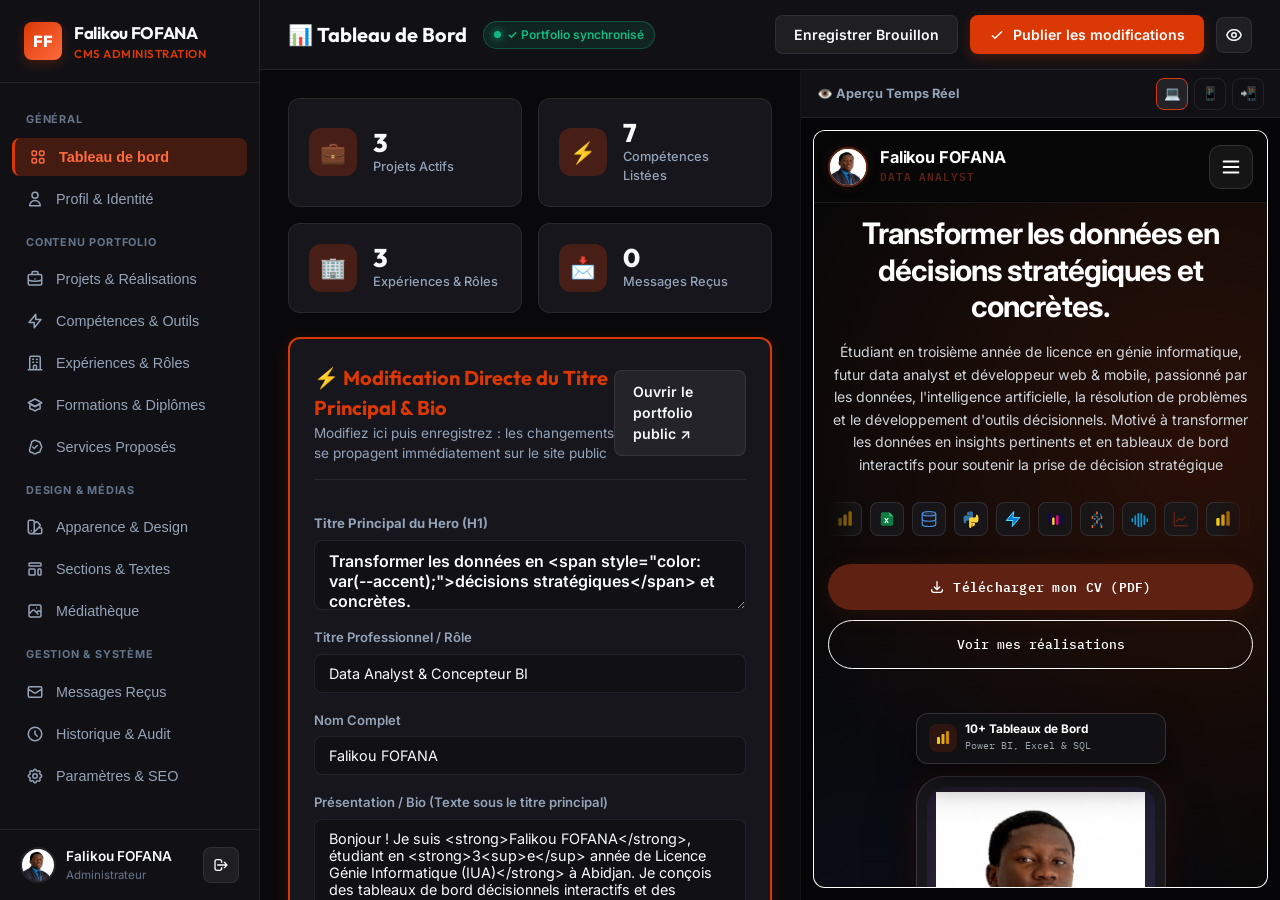
==== admin/index.html @ 17932791 "feat(mobile): add full mobile responsive drawer, touch controls, and adaptive layouts for Admin CMS" ====
<!DOCTYPE html>
<html lang="fr">
<head>
  <meta charset="UTF-8">
  <meta name="viewport" content="width=device-width, initial-scale=1.0">
  <title>Administration Privée — Falikou FOFANA Portfolio CMS</title>
  <link rel="icon" href="../assets/images/falikou_photo.png" type="image/png">
  <link rel="stylesheet" href="css/admin.css">
  <link rel="stylesheet" href="./css/admin.css">
  <style>
    @import url('https://fonts.googleapis.com/css2?family=Outfit:wght@400;500;600;700;800&family=Inter:wght@300;400;500;600;700&family=JetBrains+Mono:wght@400;500;600&display=swap');

    :root {
      --admin-bg: #09090b;
      --admin-sidebar-bg: #111115;
      --admin-card-bg: #16161c;
      --admin-card-hover: #1c1c24;
      --admin-border: rgba(255, 255, 255, 0.08);
      --admin-border-focus: rgba(218, 56, 5, 0.5);
      --admin-accent: #da3805;
      --admin-accent-hover: #ff4d15;
      --admin-accent-glow: rgba(218, 56, 5, 0.25);
      --admin-text-main: #f8fafc;
      --admin-text-muted: #94a3b8;
      --admin-text-dim: #64748b;
      --admin-success: #10b981;
      --admin-success-bg: rgba(16, 185, 129, 0.12);
      --admin-warning: #f59e0b;
      --admin-warning-bg: rgba(245, 158, 11, 0.12);
      --admin-danger: #ef4444;
      --admin-danger-bg: rgba(239, 68, 68, 0.12);
      --admin-info: #3b82f6;
      --admin-info-bg: rgba(59, 130, 246, 0.12);
      --font-heading: 'Outfit', sans-serif;
      --font-body: 'Inter', sans-serif;
      --font-mono: 'JetBrains Mono', monospace;
      --sidebar-width: 260px;
      --header-height: 70px;
      --radius-sm: 8px;
      --radius-md: 12px;
      --radius-lg: 18px;
      --transition: all 0.2s cubic-bezier(0.4, 0, 0.2, 1);
    }

    * { margin: 0; padding: 0; box-sizing: border-box; }
    body {
      font-family: var(--font-body);
      background-color: var(--admin-bg);
      color: var(--admin-text-main);
      min-height: 100vh;
      display: flex;
      overflow-x: hidden;
      line-height: 1.5;
    }

    /* Scrollbar */
    ::-webkit-scrollbar { width: 6px; height: 6px; }
    ::-webkit-scrollbar-track { background: transparent; }
    ::-webkit-scrollbar-thumb { background: rgba(255, 255, 255, 0.15); border-radius: 4px; }
    ::-webkit-scrollbar-thumb:hover { background: var(--admin-accent); }

    .admin-layout { display: flex; width: 100vw; height: 100vh; overflow: hidden; }

    /* SIDEBAR */
    .admin-sidebar {
      width: var(--sidebar-width);
      background: var(--admin-sidebar-bg);
      border-right: 1px solid var(--admin-border);
      display: flex;
      flex-direction: column;
      flex-shrink: 0;
      transition: var(--transition);
      z-index: 100;
    }
    .sidebar-header {
      padding: 20px 24px;
      display: flex;
      align-items: center;
      gap: 12px;
      border-bottom: 1px solid var(--admin-border);
    }
    .sidebar-logo-icon {
      width: 38px;
      height: 38px;
      border-radius: var(--radius-sm);
      background: linear-gradient(135deg, var(--admin-accent), #ff6b3d);
      display: flex;
      align-items: center;
      justify-content: center;
      color: white;
      font-weight: 800;
      font-family: var(--font-heading);
      box-shadow: 0 4px 12px var(--admin-accent-glow);
    }
    .sidebar-title {
      font-family: var(--font-heading);
      font-size: 1.05rem;
      font-weight: 700;
      display: flex;
      flex-direction: column;
    }
    .sidebar-subtitle {
      font-size: 0.72rem;
      color: var(--admin-accent);
      font-weight: 600;
      text-transform: uppercase;
    }
    .sidebar-nav {
      padding: 16px 12px;
      overflow-y: auto;
      flex-grow: 1;
      display: flex;
      flex-direction: column;
      gap: 4px;
    }
    .nav-section-title {
      font-size: 0.68rem;
      text-transform: uppercase;
      color: var(--admin-text-dim);
      font-weight: 700;
      padding: 12px 14px 6px;
      letter-spacing: 0.8px;
    }
    .nav-item {
      display: flex;
      align-items: center;
      gap: 12px;
      padding: 10px 14px;
      border-radius: var(--radius-sm);
      color: var(--admin-text-muted);
      text-decoration: none;
      font-size: 0.9rem;
      font-weight: 500;
      transition: var(--transition);
      cursor: pointer;
      border: none;
      background: transparent;
      width: 100%;
      text-align: left;
    }
    .nav-item:hover {
      background: rgba(255, 255, 255, 0.05);
      color: var(--admin-text-main);
      transform: translateX(3px);
    }
    .nav-item.active {
      background: var(--admin-accent-glow);
      color: #ff6b3d;
      font-weight: 600;
      border-left: 3px solid var(--admin-accent);
    }
    .nav-item svg {
      width: 18px;
      height: 18px;
      stroke-width: 2;
      flex-shrink: 0;
    }
    .sidebar-footer {
      padding: 16px 20px;
      border-top: 1px solid var(--admin-border);
      display: flex;
      align-items: center;
      justify-content: space-between;
    }
    .user-profile { display: flex; align-items: center; gap: 10px; }
    .user-avatar { width: 36px; height: 36px; border-radius: 50%; object-fit: cover; border: 2px solid var(--admin-border); }
    .user-info { display: flex; flex-direction: column; }
    .user-name { font-size: 0.85rem; font-weight: 600; }
    .user-role { font-size: 0.72rem; color: var(--admin-text-dim); }

    /* MAIN */
    .admin-main { flex-grow: 1; display: flex; flex-direction: column; height: 100vh; overflow: hidden; background: var(--admin-bg); }
    .admin-header {
      height: var(--header-height);
      background: var(--admin-sidebar-bg);
      border-bottom: 1px solid var(--admin-border);
      display: flex;
      align-items: center;
      justify-content: space-between;
      padding: 0 28px;
      flex-shrink: 0;
    }
    .header-left { display: flex; align-items: center; gap: 16px; }
    .mobile-sidebar-toggle { display: none; background: none; border: none; color: var(--admin-text-main); cursor: pointer; }
    .page-title { font-family: var(--font-heading); font-size: 1.25rem; font-weight: 700; display: flex; align-items: center; gap: 10px; }
    .sync-status-pill {
      display: inline-flex;
      align-items: center;
      gap: 6px;
      padding: 4px 10px;
      border-radius: 20px;
      font-size: 0.75rem;
      font-weight: 600;
      background: var(--admin-success-bg);
      color: var(--admin-success);
      border: 1px solid rgba(16, 185, 129, 0.3);
    }
    .sync-status-pill.draft { background: var(--admin-warning-bg); color: var(--admin-warning); border-color: rgba(245, 158, 11, 0.3); }
    .status-dot { width: 7px; height: 7px; border-radius: 50%; background: currentColor; box-shadow: 0 0 8px currentColor; }
    .header-actions { display: flex; align-items: center; gap: 12px; }

    /* BODY */
    .admin-body { display: flex; flex-grow: 1; overflow: hidden; }
    .admin-content-pane { flex: 1; overflow-y: auto; padding: 28px; display: flex; flex-direction: column; gap: 24px; }
    
    /* PREVIEW */
    .admin-preview-pane {
      width: 480px;
      border-left: 1px solid var(--admin-border);
      background: #000000;
      display: flex;
      flex-direction: column;
      transition: width 0.3s cubic-bezier(0.4, 0, 0.2, 1);
    }
    .admin-preview-pane.collapsed { width: 0; border-left: none; }
    .preview-toolbar {
      height: 48px;
      background: var(--admin-sidebar-bg);
      border-bottom: 1px solid var(--admin-border);
      display: flex;
      align-items: center;
      justify-content: space-between;
      padding: 0 16px;
    }
    .preview-devices { display: flex; align-items: center; gap: 6px; }
    .preview-btn {
      background: transparent;
      border: 1px solid var(--admin-border);
      color: var(--admin-text-muted);
      width: 32px;
      height: 32px;
      border-radius: var(--radius-sm);
      display: flex;
      align-items: center;
      justify-content: center;
      cursor: pointer;
      transition: var(--transition);
    }
    .preview-btn.active, .preview-btn:hover { background: rgba(255, 255, 255, 0.08); color: var(--admin-text-main); border-color: var(--admin-accent); }
    .preview-iframe-wrapper { flex-grow: 1; display: flex; align-items: center; justify-content: center; overflow: hidden; background: #050507; padding: 12px; }
    .preview-iframe { width: 100%; height: 100%; border: 1px solid var(--admin-border); border-radius: var(--radius-md); background: white; transition: width 0.3s ease; }
    .preview-iframe.mobile { width: 375px; height: 667px; }
    .preview-iframe.tablet { width: 768px; height: 100%; }

    /* COMPONENTS */
    .card { background: var(--admin-card-bg); border: 1px solid var(--admin-border); border-radius: var(--radius-md); padding: 24px; display: flex; flex-direction: column; gap: 16px; }
    .card-header { display: flex; align-items: center; justify-content: space-between; border-bottom: 1px solid var(--admin-border); padding-bottom: 16px; }
    .card-title { font-family: var(--font-heading); font-size: 1.1rem; font-weight: 700; display: flex; align-items: center; gap: 8px; }
    .card-desc { font-size: 0.85rem; color: var(--admin-text-muted); }
    .stats-grid { display: grid; grid-template-columns: repeat(auto-fit, minmax(200px, 1fr)); gap: 16px; }
    .stat-card { background: var(--admin-card-bg); border: 1px solid var(--admin-border); border-radius: var(--radius-md); padding: 20px; display: flex; align-items: center; gap: 16px; transition: var(--transition); }
    .stat-card:hover { transform: translateY(-3px); border-color: var(--admin-border-focus); }
    .stat-icon { width: 48px; height: 48px; border-radius: var(--radius-md); background: var(--admin-accent-glow); color: var(--admin-accent); display: flex; align-items: center; justify-content: center; font-size: 1.3rem; flex-shrink: 0; }
    .stat-info { display: flex; flex-direction: column; }
    .stat-value { font-family: var(--font-heading); font-size: 1.6rem; font-weight: 800; }
    .stat-label { font-size: 0.8rem; color: var(--admin-text-muted); font-weight: 500; }
    
    .btn { display: inline-flex; align-items: center; justify-content: center; gap: 8px; padding: 10px 18px; border-radius: var(--radius-sm); font-size: 0.88rem; font-weight: 600; cursor: pointer; transition: var(--transition); border: 1px solid transparent; }
    .btn-primary { background: var(--admin-accent); color: white; box-shadow: 0 4px 12px var(--admin-accent-glow); }
    .btn-primary:hover { background: var(--admin-accent-hover); transform: translateY(-2px); }
    .btn-secondary { background: rgba(255, 255, 255, 0.06); color: var(--admin-text-main); border-color: var(--admin-border); }
    .btn-secondary:hover { background: rgba(255, 255, 255, 0.1); }
    .btn-danger { background: var(--admin-danger-bg); color: var(--admin-danger); border-color: rgba(239, 68, 68, 0.3); }
    .btn-danger:hover { background: var(--admin-danger); color: white; }
    .btn-icon { width: 36px; height: 36px; padding: 0; border-radius: var(--radius-sm); }
    
    .form-grid { display: grid; grid-template-columns: repeat(auto-fit, minmax(280px, 1fr)); gap: 18px; }
    .form-group { display: flex; flex-direction: column; gap: 6px; }
    .form-group.full-width { grid-column: 1 / -1; }
    .form-label { font-size: 0.82rem; font-weight: 600; color: var(--admin-text-muted); }
    .form-control { background: rgba(0, 0, 0, 0.25); border: 1px solid var(--admin-border); border-radius: var(--radius-sm); padding: 10px 14px; color: var(--admin-text-main); font-size: 0.9rem; outline: none; transition: var(--transition); width: 100%; }
    .form-control:focus { border-color: var(--admin-accent); box-shadow: 0 0 0 3px var(--admin-accent-glow); }
    textarea.form-control { min-height: 100px; resize: vertical; }

    .items-list { display: flex; flex-direction: column; gap: 10px; }
    .list-item-card { background: rgba(0, 0, 0, 0.2); border: 1px solid var(--admin-border); border-radius: var(--radius-sm); padding: 14px 18px; display: flex; align-items: center; justify-content: space-between; gap: 16px; }
    .item-thumb { width: 48px; height: 48px; border-radius: var(--radius-sm); object-fit: cover; background: #222; }
    .item-details { flex-grow: 1; display: flex; flex-direction: column; }
    .item-title { font-weight: 600; font-size: 0.95rem; }
    .item-subtitle { font-size: 0.78rem; color: var(--admin-text-muted); }
    .item-actions { display: flex; align-items: center; gap: 8px; }

    .media-grid { display: grid; grid-template-columns: repeat(auto-fill, minmax(130px, 1fr)); gap: 14px; }
    .media-card { aspect-ratio: 1; border-radius: var(--radius-sm); overflow: hidden; position: relative; border: 1px solid var(--admin-border); background: #111; cursor: pointer; }
    .media-card img { width: 100%; height: 100%; object-fit: cover; }
    .media-overlay { position: absolute; inset: 0; background: rgba(0, 0, 0, 0.6); display: flex; align-items: center; justify-content: center; opacity: 0; transition: var(--transition); }
    .media-card:hover .media-overlay { opacity: 1; }

    .toggle-switch { position: relative; display: inline-block; width: 44px; height: 24px; }
    .toggle-switch input { opacity: 0; width: 0; height: 0; }
    .slider { position: absolute; cursor: pointer; inset: 0; background-color: rgba(255, 255, 255, 0.15); transition: .3s; border-radius: 24px; }
    .slider:before { position: absolute; content: ""; height: 18px; width: 18px; left: 3px; bottom: 3px; background-color: white; transition: .3s; border-radius: 50%; }
    input:checked + .slider { background-color: var(--admin-accent); }
    input:checked + .slider:before { transform: translateX(20px); }

    .color-picker-group { display: flex; align-items: center; gap: 10px; }
    .color-swatch-input { width: 42px; height: 42px; border: none; border-radius: var(--radius-sm); cursor: pointer; background: transparent; }

    .admin-toast { position: fixed; bottom: 24px; right: 24px; padding: 14px 20px; border-radius: var(--radius-md); background: var(--admin-card-bg); border: 1px solid var(--admin-border); color: var(--admin-text-main); box-shadow: 0 10px 30px rgba(0, 0, 0, 0.5); z-index: 1000; transform: translateY(100px); opacity: 0; transition: all 0.3s ease; }
    .admin-toast.show { transform: translateY(0); opacity: 1; }

    .admin-modal-backdrop { position: fixed; inset: 0; background: rgba(0, 0, 0, 0.85); backdrop-filter: blur(6px); display: flex; align-items: center; justify-content: center; z-index: 99999; }
    .admin-modal { background: var(--admin-card-bg); border: 1px solid var(--admin-border); border-radius: var(--radius-lg); width: 92%; max-width: 680px; max-height: 90vh; overflow-y: auto; padding: 28px; box-shadow: 0 20px 60px rgba(0,0,0,0.8); }

    /* BACKDROP MOBILE */
    .sidebar-backdrop {
      position: fixed;
      inset: 0;
      background: rgba(0, 0, 0, 0.7);
      backdrop-filter: blur(4px);
      z-index: 999;
      opacity: 0;
      pointer-events: none;
      transition: opacity 0.3s ease;
    }
    .sidebar-backdrop.active {
      opacity: 1;
      pointer-events: auto;
    }

    @media (max-width: 1080px) { .admin-preview-pane { display: none !important; } }
    @media (max-width: 768px) {
      .admin-sidebar {
        position: fixed;
        top: 0;
        left: -290px;
        bottom: 0;
        width: 280px;
        z-index: 1000;
        box-shadow: 10px 0 35px rgba(0, 0, 0, 0.8);
        transition: transform 0.3s cubic-bezier(0.4, 0, 0.2, 1), left 0.3s cubic-bezier(0.4, 0, 0.2, 1);
      }
      .admin-sidebar.open { left: 0; transform: translateX(0); }
      .admin-header { height: 60px; padding: 0 14px; }
      .mobile-sidebar-toggle {
        display: flex !important;
        align-items: center;
        justify-content: center;
        width: 38px;
        height: 38px;
        border-radius: var(--radius-sm);
        background: rgba(255, 255, 255, 0.06);
        border: 1px solid var(--admin-border);
        color: var(--admin-text-main);
        cursor: pointer;
        flex-shrink: 0;
      }
      .page-title {
        font-size: 1.05rem;
        white-space: nowrap;
        overflow: hidden;
        text-overflow: ellipsis;
        max-width: 160px;
      }
      .sync-status-pill { display: none; }
      .header-actions { gap: 8px; }
      #saveDraftBtn, #togglePreviewBtn { display: none !important; }
      #publishBtn { padding: 8px 14px; font-size: 0.82rem; }
      .admin-content-pane { padding: 14px; gap: 16px; }
      .card { padding: 16px; border-radius: var(--radius-md); gap: 14px; }
      .card-header { flex-direction: column; align-items: stretch; gap: 10px; }
      .card-header > .btn, .card-header > a.btn { width: 100%; text-align: center; justify-content: center; }
      .stats-grid { grid-template-columns: repeat(2, 1fr); gap: 10px; }
      .stat-card { padding: 12px 14px; gap: 10px; }
      .stat-icon { width: 38px; height: 38px; font-size: 1.1rem; }
      .stat-value { font-size: 1.35rem; }
      .stat-label { font-size: 0.72rem; }
      .form-grid { grid-template-columns: 1fr; gap: 12px; }
      .form-control, input, select, textarea { font-size: 16px !important; }
      .list-item-card { padding: 12px; gap: 10px; }
      .admin-modal { width: 95%; max-height: 94vh; padding: 18px 16px; border-radius: var(--radius-md); }
    }
    @media (max-width: 480px) {
      .page-title { max-width: 120px; font-size: 0.95rem; }
      .stats-grid { grid-template-columns: repeat(2, 1fr); gap: 8px; }
      .list-item-card { flex-wrap: wrap; }
      .item-actions { width: 100%; justify-content: flex-end; margin-top: 4px; }
      .media-grid { grid-template-columns: repeat(auto-fill, minmax(95px, 1fr)); gap: 8px; }
    }
  </style>
</head>
<body>

  <!-- MOBILE SIDEBAR BACKDROP -->
  <div class="sidebar-backdrop" id="sidebarBackdrop"></div>

  <div class="admin-layout">
    
    <!-- SIDEBAR -->
    <aside class="admin-sidebar">
      <div class="sidebar-header">
        <div class="sidebar-logo-icon">FF</div>
        <div class="sidebar-title">
          <span>Falikou FOFANA</span>
          <span class="sidebar-subtitle">CMS Administration</span>
        </div>
      </div>

      <nav class="sidebar-nav">
        <div class="nav-section-title">Général</div>
        <button class="nav-item active" data-tab="dashboard">
          <svg fill="none" viewBox="0 0 24 24" stroke="currentColor"><path stroke-linecap="round" stroke-linejoin="round" d="M4 6a2 2 0 012-2h2a2 2 0 012 2v2a2 2 0 01-2 2H6a2 2 0 01-2-2V6zM14 6a2 2 0 012-2h2a2 2 0 012 2v2a2 2 0 01-2 2h-2a2 2 0 01-2-2V6zM4 16a2 2 0 012-2h2a2 2 0 012 2v2a2 2 0 01-2 2H6a2 2 0 01-2-2v-2zM14 16a2 2 0 012-2h2a2 2 0 012 2v2a2 2 0 01-2 2h-2a2 2 0 01-2-2v-2z"/></svg>
          <span>Tableau de bord</span>
        </button>
        <button class="nav-item" data-tab="profile">
          <svg fill="none" viewBox="0 0 24 24" stroke="currentColor"><path stroke-linecap="round" stroke-linejoin="round" d="M16 7a4 4 0 11-8 0 4 4 0 018 0zM12 14a7 7 0 00-7 7h14a7 7 0 00-7-7z"/></svg>
          <span>Profil & Identité</span>
        </button>

        <div class="nav-section-title">Contenu Portfolio</div>
        <button class="nav-item" data-tab="projects">
          <svg fill="none" viewBox="0 0 24 24" stroke="currentColor"><path stroke-linecap="round" stroke-linejoin="round" d="M21 13.255A23.931 23.931 0 0112 15c-3.183 0-6.22-.62-9-1.745M16 6V4a2 2 0 00-2-2h-4a2 2 0 00-2 2v2m4 6h.01M5 20h14a2 2 0 002-2V8a2 2 0 00-2-2H5a2 2 0 00-2 2v10a2 2 0 002 2z"/></svg>
          <span>Projets & Réalisations</span>
        </button>
        <button class="nav-item" data-tab="skills">
          <svg fill="none" viewBox="0 0 24 24" stroke="currentColor"><path stroke-linecap="round" stroke-linejoin="round" d="M13 10V3L4 14h7v7l9-11h-7z"/></svg>
          <span>Compétences & Outils</span>
        </button>
        <button class="nav-item" data-tab="experience">
          <svg fill="none" viewBox="0 0 24 24" stroke="currentColor"><path stroke-linecap="round" stroke-linejoin="round" d="M19 21V5a2 2 0 00-2-2H7a2 2 0 00-2 2v16m14 0h2m-2 0h-5m-9 0H3m2 0h5M9 7h1m-1 4h1m4-4h1m-1 4h1m-5 10v-5a1 1 0 011-1h2a1 1 0 011 1v5m-4 0h4"/></svg>
          <span>Expériences & Rôles</span>
        </button>
        <button class="nav-item" data-tab="education">
          <svg fill="none" viewBox="0 0 24 24" stroke="currentColor"><path stroke-linecap="round" stroke-linejoin="round" d="M12 14l9-5-9-5-9 5 9 5z"/><path stroke-linecap="round" stroke-linejoin="round" d="M12 14l6.16-3.422a12.083 12.083 0 01.665 6.479A11.952 11.952 0 0012 20.055a11.952 11.952 0 00-6.824-2.998 12.078 12.078 0 01.665-6.479L12 14z"/></svg>
          <span>Formations & Diplômes</span>
        </button>
        <button class="nav-item" data-tab="services">
          <svg fill="none" viewBox="0 0 24 24" stroke="currentColor"><path stroke-linecap="round" stroke-linejoin="round" d="M9 12l2 2 4-4M7.835 4.697a3.42 3.42 0 001.946-.806 3.42 3.42 0 014.438 0 3.42 3.42 0 001.946.806 3.42 3.42 0 013.138 3.138 3.42 3.42 0 00.806 1.946 3.42 3.42 0 010 4.438 3.42 3.42 0 00-.806 1.946 3.42 3.42 0 01-3.138 3.138 3.42 3.42 0 00-1.946.806 3.42 3.42 0 01-4.438 0 3.42 3.42 0 00-1.946-.806 3.42 3.42 0 01-3.138-3.138z"/></svg>
          <span>Services Proposés</span>
        </button>

        <div class="nav-section-title">Design & Médias</div>
        <button class="nav-item" data-tab="design">
          <svg fill="none" viewBox="0 0 24 24" stroke="currentColor"><path stroke-linecap="round" stroke-linejoin="round" d="M7 21a4 4 0 01-4-4V5a2 2 0 012-2h4a2 2 0 012 2v12a4 4 0 01-4 4zm0 0h12a2 2 0 002-2v-4a2 2 0 00-2-2h-2.343M11 7.343l1.657-1.657a2 2 0 012.828 0l2.829 2.829a2 2 0 010 2.828l-8.486 8.485M7 17h.01"/></svg>
          <span>Apparence & Design</span>
        </button>
        <button class="nav-item" data-tab="sections">
          <svg fill="none" viewBox="0 0 24 24" stroke="currentColor"><path stroke-linecap="round" stroke-linejoin="round" d="M4 5a1 1 0 011-1h14a1 1 0 011 1v2a1 1 0 01-1 1H5a1 1 0 01-1-1V5zM4 13a1 1 0 011-1h6a1 1 0 011 1v6a1 1 0 01-1 1H5a1 1 0 01-1-1v-6zM16 13a1 1 0 011-1h2a1 1 0 011 1v6a1 1 0 01-1 1h-2a1 1 0 01-1-1v-6z"/></svg>
          <span>Sections & Textes</span>
        </button>
        <button class="nav-item" data-tab="media">
          <svg fill="none" viewBox="0 0 24 24" stroke="currentColor"><path stroke-linecap="round" stroke-linejoin="round" d="M4 16l4.586-4.586a2 2 0 012.828 0L16 16m-2-2l1.586-1.586a2 2 0 012.828 0L20 14m-6-6h.01M6 20h12a2 2 0 002-2V6a2 2 0 00-2-2H6a2 2 0 00-2 2v12a2 2 0 002 2z"/></svg>
          <span>Médiathèque</span>
        </button>

        <div class="nav-section-title">Gestion & Système</div>
        <button class="nav-item" data-tab="messages">
          <svg fill="none" viewBox="0 0 24 24" stroke="currentColor"><path stroke-linecap="round" stroke-linejoin="round" d="M3 8l7.89 5.26a2 2 0 002.22 0L21 8M5 19h14a2 2 0 002-2V7a2 2 0 00-2-2H5a2 2 0 00-2 2v10a2 2 0 002 2z"/></svg>
          <span>Messages Reçus</span>
        </button>
        <button class="nav-item" data-tab="history">
          <svg fill="none" viewBox="0 0 24 24" stroke="currentColor"><path stroke-linecap="round" stroke-linejoin="round" d="M12 8v4l3 3m6-3a9 9 0 11-18 0 9 9 0 0118 0z"/></svg>
          <span>Historique & Audit</span>
        </button>
        <button class="nav-item" data-tab="settings">
          <svg fill="none" viewBox="0 0 24 24" stroke="currentColor"><path stroke-linecap="round" stroke-linejoin="round" d="M10.325 4.317c.426-1.756 2.924-1.756 3.35 0a1.724 1.724 0 002.573 1.066c1.543-.94 3.31.826 2.37 2.37a1.724 1.724 0 001.065 2.572c1.756.426 1.756 2.924 0 3.35a1.724 1.724 0 00-1.066 2.573c.94 1.543-.826 3.31-2.37 2.37a1.724 1.724 0 00-2.572 1.065c-.426 1.756-2.924 1.756-3.35 0a1.724 1.724 0 00-2.573-1.066c-1.543.94-3.31-.826-2.37-2.37a1.724 1.724 0 00-1.065-2.572c-1.756-.426-1.756-2.924 0-3.35a1.724 1.724 0 001.066-2.573c-.94-1.543.826-3.31 2.37-2.37.996.608 2.296.07 2.572-1.065z"/><path stroke-linecap="round" stroke-linejoin="round" d="M15 12a3 3 0 11-6 0 3 3 0 016 0z"/></svg>
          <span>Paramètres & SEO</span>
        </button>
      </nav>

      <div class="sidebar-footer">
        <div class="user-profile">
          <img src="../assets/images/falikou_photo_clean.png" class="user-avatar" alt="Falikou">
          <div class="user-info">
            <span class="user-name">Falikou FOFANA</span>
            <span class="user-role">Administrateur</span>
          </div>
        </div>
        <button class="btn btn-secondary btn-icon" id="logoutBtn" title="Se déconnecter">
          <svg width="16" height="16" fill="none" viewBox="0 0 24 24" stroke="currentColor"><path stroke-linecap="round" stroke-linejoin="round" stroke-width="2" d="M17 16l4-4m0 0l-4-4m4 4H7m6 4v1a3 3 0 01-3 3H6a3 3 0 01-3-3V7a3 3 0 013-3h4a3 3 0 013 3v1"/></svg>
        </button>
      </div>
    </aside>

    <!-- MAIN DASHBOARD CONTENT -->
    <main class="admin-main">
      
      <!-- TOP HEADER -->
      <header class="admin-header">
        <div class="header-left">
          <button class="mobile-sidebar-toggle" id="mobileSidebarToggle">
            <svg width="22" height="22" fill="none" viewBox="0 0 24 24" stroke="currentColor"><path stroke-linecap="round" stroke-linejoin="round" stroke-width="2" d="M4 6h16M4 12h16M4 18h16"/></svg>
          </button>
          <h1 class="page-title" id="pageTitle">📊 Tableau de Bord</h1>
          <div id="syncStatusPill" class="sync-status-pill">
            <span class="status-dot"></span>
            <span>Portfolio synchronisé</span>
          </div>
        </div>

        <div class="header-actions">
          <button class="btn btn-secondary" id="saveDraftBtn">Enregistrer Brouillon</button>
          <button class="btn btn-primary" id="publishBtn">
            <svg width="16" height="16" fill="none" viewBox="0 0 24 24" stroke="currentColor" stroke-width="2"><path stroke-linecap="round" stroke-linejoin="round" d="M5 13l4 4L19 7"/></svg>
            <span>Publier les modifications</span>
          </button>
          <button class="btn btn-secondary btn-icon" id="togglePreviewBtn" title="Afficher/Masquer l'Aperçu en Direct">
            <svg width="18" height="18" fill="none" viewBox="0 0 24 24" stroke="currentColor" stroke-width="2"><path stroke-linecap="round" stroke-linejoin="round" d="M15 12a3 3 0 11-6 0 3 3 0 016 0z"/><path stroke-linecap="round" stroke-linejoin="round" d="M2.458 12C3.732 7.943 7.523 5 12 5c4.478 0 8.268 2.943 9.542 7-1.274 4.057-5.064 7-9.542 7-4.477 0-8.268-2.943-9.542-7z"/></svg>
          </button>
        </div>
      </header>

      <!-- SPLIT VIEW BODY (CONTENT LEFT + LIVE PREVIEW RIGHT) -->
      <div class="admin-body">
        
        <!-- DYNAMIC TAB CONTENT PANE -->
        <section class="admin-content-pane" id="adminTabContent">
          <!-- Content dynamically rendered by admin-app.js -->
        </section>

        <!-- LIVE PREVIEW IFRAME PANE -->
        <aside class="admin-preview-pane">
          <div class="preview-toolbar">
            <div style="font-size: 0.8rem; font-weight: 700; color: var(--admin-text-muted);">
              👁️ Aperçu Temps Réel
            </div>
            <div class="preview-devices">
              <button class="preview-btn active" data-device="desktop" title="Vue Bureau">💻</button>
              <button class="preview-btn" data-device="tablet" title="Vue Tablette">📱</button>
              <button class="preview-btn" data-device="mobile" title="Vue Mobile">📲</button>
            </div>
          </div>
          <div class="preview-iframe-wrapper">
            <iframe id="previewIframe" class="preview-iframe" src="../index.html?preview=1" title="Aperçu Portfolio"></iframe>
          </div>
        </aside>

      </div>
    </main>

  <script src="./js/admin-auth.js"></script>
  <script src="./js/admin-app.js"></script>
</body>
</html>
---- admin/css/admin.css ----
/* ==========================================================================
   FALIKOU FOFANA — ADMIN DASHBOARD & CMS STYLESHEET
   Modern, Dark Luxe, Glassmorphism, Fully Responsive UI
   ========================================================================== */

@import url('https://fonts.googleapis.com/css2?family=Outfit:wght@400;500;600;700;800&family=Inter:wght@300;400;500;600;700&family=JetBrains+Mono:wght@400;500;600&display=swap');

:root {
  --admin-bg: #09090b;
  --admin-sidebar-bg: #111115;
  --admin-card-bg: #16161c;
  --admin-card-hover: #1c1c24;
  --admin-border: rgba(255, 255, 255, 0.08);
  --admin-border-focus: rgba(218, 56, 5, 0.5);
  --admin-accent: #da3805;
  --admin-accent-hover: #ff4d15;
  --admin-accent-glow: rgba(218, 56, 5, 0.25);
  
  --admin-text-main: #f8fafc;
  --admin-text-muted: #94a3b8;
  --admin-text-dim: #64748b;
  
  --admin-success: #10b981;
  --admin-success-bg: rgba(16, 185, 129, 0.12);
  --admin-warning: #f59e0b;
  --admin-warning-bg: rgba(245, 158, 11, 0.12);
  --admin-danger: #ef4444;
  --admin-danger-bg: rgba(239, 68, 68, 0.12);
  --admin-info: #3b82f6;
  --admin-info-bg: rgba(59, 130, 246, 0.12);

  --font-heading: 'Outfit', sans-serif;
  --font-body: 'Inter', sans-serif;
  --font-mono: 'JetBrains Mono', monospace;

  --sidebar-width: 260px;
  --header-height: 70px;
  --radius-sm: 8px;
  --radius-md: 12px;
  --radius-lg: 18px;
  --transition: all 0.2s cubic-bezier(0.4, 0, 0.2, 1);
}

/* Light Theme Variables */
[data-theme="light"] {
  --admin-bg: #f8fafc;
  --admin-sidebar-bg: #ffffff;
  --admin-card-bg: #ffffff;
  --admin-card-hover: #f1f5f9;
  --admin-border: rgba(0, 0, 0, 0.08);
  --admin-border-focus: rgba(218, 56, 5, 0.5);
  --admin-text-main: #0f172a;
  --admin-text-muted: #475569;
  --admin-text-dim: #94a3b8;
}

* {
  margin: 0;
  padding: 0;
  box-sizing: border-box;
}

body {
  font-family: var(--font-body);
  background-color: var(--admin-bg);
  color: var(--admin-text-main);
  min-height: 100vh;
  display: flex;
  overflow-x: hidden;
  line-height: 1.5;
}

/* Scrollbar */
::-webkit-scrollbar {
  width: 6px;
  height: 6px;
}
::-webkit-scrollbar-track {
  background: transparent;
}
::-webkit-scrollbar-thumb {
  background: rgba(255, 255, 255, 0.15);
  border-radius: 4px;
}
::-webkit-scrollbar-thumb:hover {
  background: var(--admin-accent);
}

/* ==========================================================================
   LAYOUT STRUCTURE
   ========================================================================== */

.admin-layout {
  display: flex;
  width: 100vw;
  height: 100vh;
  overflow: hidden;
}

/* SIDEBAR */
.admin-sidebar {
  width: var(--sidebar-width);
  background: var(--admin-sidebar-bg);
  border-right: 1px solid var(--admin-border);
  display: flex;
  flex-direction: column;
  flex-shrink: 0;
  transition: var(--transition);
  z-index: 100;
}

.sidebar-header {
  padding: 20px 24px;
  display: flex;
  align-items: center;
  gap: 12px;
  border-bottom: 1px solid var(--admin-border);
}

.sidebar-logo-icon {
  width: 38px;
  height: 38px;
  border-radius: var(--radius-sm);
  background: linear-gradient(135deg, var(--admin-accent), #ff6b3d);
  display: flex;
  align-items: center;
  justify-content: center;
  color: white;
  font-weight: 800;
  font-family: var(--font-heading);
  box-shadow: 0 4px 12px var(--admin-accent-glow);
}

.sidebar-title {
  font-family: var(--font-heading);
  font-size: 1.1rem;
  font-weight: 700;
  letter-spacing: -0.3px;
  display: flex;
  flex-direction: column;
}

.sidebar-subtitle {
  font-size: 0.72rem;
  color: var(--admin-accent);
  font-weight: 600;
  text-transform: uppercase;
  letter-spacing: 0.5px;
}

.sidebar-nav {
  padding: 16px 12px;
  overflow-y: auto;
  flex-grow: 1;
  display: flex;
  flex-direction: column;
  gap: 4px;
}

.nav-section-title {
  font-size: 0.68rem;
  text-transform: uppercase;
  color: var(--admin-text-dim);
  font-weight: 700;
  padding: 12px 14px 6px;
  letter-spacing: 0.8px;
}

.nav-item {
  display: flex;
  align-items: center;
  gap: 12px;
  padding: 10px 14px;
  border-radius: var(--radius-sm);
  color: var(--admin-text-muted);
  text-decoration: none;
  font-size: 0.9rem;
  font-weight: 500;
  transition: var(--transition);
  cursor: pointer;
  border: none;
  background: transparent;
  width: 100%;
  text-align: left;
}

.nav-item:hover {
  background: rgba(255, 255, 255, 0.05);
  color: var(--admin-text-main);
  transform: translateX(3px);
}

.nav-item.active {
  background: var(--admin-accent-glow);
  color: #ff6b3d;
  font-weight: 600;
  border-left: 3px solid var(--admin-accent);
}

.nav-item svg {
  width: 18px;
  height: 18px;
  stroke-width: 2;
  flex-shrink: 0;
}

.nav-badge {
  margin-left: auto;
  font-size: 0.72rem;
  padding: 2px 7px;
  border-radius: 10px;
  background: var(--admin-accent);
  color: white;
  font-weight: 700;
}

.sidebar-footer {
  padding: 16px 20px;
  border-top: 1px solid var(--admin-border);
  display: flex;
  align-items: center;
  justify-content: space-between;
}

.user-profile {
  display: flex;
  align-items: center;
  gap: 10px;
}

.user-avatar {
  width: 36px;
  height: 36px;
  border-radius: 50%;
  object-fit: cover;
  border: 2px solid var(--admin-border);
}

.user-info {
  display: flex;
  flex-direction: column;
}

.user-name {
  font-size: 0.85rem;
  font-weight: 600;
}

.user-role {
  font-size: 0.72rem;
  color: var(--admin-text-dim);
}

/* MAIN CONTENT AREA */
.admin-main {
  flex-grow: 1;
  display: flex;
  flex-direction: column;
  height: 100vh;
  overflow: hidden;
  background: var(--admin-bg);
}

/* HEADER */
.admin-header {
  height: var(--header-height);
  background: var(--admin-sidebar-bg);
  border-bottom: 1px solid var(--admin-border);
  display: flex;
  align-items: center;
  justify-content: space-between;
  padding: 0 28px;
  flex-shrink: 0;
}

.header-left {
  display: flex;
  align-items: center;
  gap: 16px;
}

.mobile-sidebar-toggle {
  display: none;
  background: none;
  border: none;
  color: var(--admin-text-main);
  cursor: pointer;
}

.page-title {
  font-family: var(--font-heading);
  font-size: 1.25rem;
  font-weight: 700;
  display: flex;
  align-items: center;
  gap: 10px;
}

.sync-status-pill {
  display: inline-flex;
  align-items: center;
  gap: 6px;
  padding: 4px 10px;
  border-radius: 20px;
  font-size: 0.75rem;
  font-weight: 600;
  background: var(--admin-success-bg);
  color: var(--admin-success);
  border: 1px solid rgba(16, 185, 129, 0.3);
}

.sync-status-pill.draft {
  background: var(--admin-warning-bg);
  color: var(--admin-warning);
  border-color: rgba(245, 158, 11, 0.3);
}

.status-dot {
  width: 7px;
  height: 7px;
  border-radius: 50%;
  background: currentColor;
  box-shadow: 0 0 8px currentColor;
}

.header-actions {
  display: flex;
  align-items: center;
  gap: 12px;
}

/* CONTENT CONTAINER (SPLIT-VIEW) */
.admin-body {
  display: flex;
  flex-grow: 1;
  overflow: hidden;
}

.admin-content-pane {
  flex: 1;
  overflow-y: auto;
  padding: 28px;
  display: flex;
  flex-direction: column;
  gap: 24px;
}

/* LIVE PREVIEW IFRAME PANE */
.admin-preview-pane {
  width: 480px;
  border-left: 1px solid var(--admin-border);
  background: #000000;
  display: flex;
  flex-direction: column;
  transition: width 0.3s cubic-bezier(0.4, 0, 0.2, 1);
  position: relative;
}

.admin-preview-pane.collapsed {
  width: 0;
  border-left: none;
}

.preview-toolbar {
  height: 48px;
  background: var(--admin-sidebar-bg);
  border-bottom: 1px solid var(--admin-border);
  display: flex;
  align-items: center;
  justify-content: space-between;
  padding: 0 16px;
}

.preview-devices {
  display: flex;
  align-items: center;
  gap: 6px;
}

.preview-btn {
  background: transparent;
  border: 1px solid var(--admin-border);
  color: var(--admin-text-muted);
  width: 32px;
  height: 32px;
  border-radius: var(--radius-sm);
  display: flex;
  align-items: center;
  justify-content: center;
  cursor: pointer;
  transition: var(--transition);
}

.preview-btn.active, .preview-btn:hover {
  background: rgba(255, 255, 255, 0.08);
  color: var(--admin-text-main);
  border-color: var(--admin-accent);
}

.preview-iframe-wrapper {
  flex-grow: 1;
  display: flex;
  align-items: center;
  justify-content: center;
  overflow: hidden;
  background: #050507;
  padding: 12px;
}

.preview-iframe {
  width: 100%;
  height: 100%;
  border: 1px solid var(--admin-border);
  border-radius: var(--radius-md);
  background: white;
  transition: width 0.3s ease;
}

.preview-iframe.mobile {
  width: 375px;
  height: 667px;
  box-shadow: 0 16px 40px rgba(0, 0, 0, 0.6);
}

.preview-iframe.tablet {
  width: 768px;
  height: 100%;
}

/* ==========================================================================
   UI COMPONENTS & CARDS
   ========================================================================== */

.card {
  background: var(--admin-card-bg);
  border: 1px solid var(--admin-border);
  border-radius: var(--radius-md);
  padding: 24px;
  box-shadow: 0 4px 20px rgba(0, 0, 0, 0.2);
  display: flex;
  flex-direction: column;
  gap: 16px;
}

.card-header {
  display: flex;
  align-items: center;
  justify-content: space-between;
  border-bottom: 1px solid var(--admin-border);
  padding-bottom: 16px;
  margin-bottom: 4px;
}

.card-title {
  font-family: var(--font-heading);
  font-size: 1.1rem;
  font-weight: 700;
  display: flex;
  align-items: center;
  gap: 8px;
}

.card-desc {
  font-size: 0.85rem;
  color: var(--admin-text-muted);
}

/* STATS GRID */
.stats-grid {
  display: grid;
  grid-template-columns: repeat(auto-fit, minmax(200px, 1fr));
  gap: 16px;
}

.stat-card {
  background: var(--admin-card-bg);
  border: 1px solid var(--admin-border);
  border-radius: var(--radius-md);
  padding: 20px;
  display: flex;
  align-items: center;
  gap: 16px;
  transition: var(--transition);
}

.stat-card:hover {
  transform: translateY(-3px);
  border-color: var(--admin-border-focus);
}

.stat-icon {
  width: 48px;
  height: 48px;
  border-radius: var(--radius-md);
  background: var(--admin-accent-glow);
  color: var(--admin-accent);
  display: flex;
  align-items: center;
  justify-content: center;
  font-size: 1.3rem;
  flex-shrink: 0;
}

.stat-info {
  display: flex;
  flex-direction: column;
}

.stat-value {
  font-family: var(--font-heading);
  font-size: 1.6rem;
  font-weight: 800;
  line-height: 1.1;
}

.stat-label {
  font-size: 0.8rem;
  color: var(--admin-text-muted);
  font-weight: 500;
}

/* BUTTONS */
.btn {
  display: inline-flex;
  align-items: center;
  justify-content: center;
  gap: 8px;
  padding: 10px 18px;
  border-radius: var(--radius-sm);
  font-family: var(--font-body);
  font-size: 0.88rem;
  font-weight: 600;
  cursor: pointer;
  transition: var(--transition);
  text-decoration: none;
  border: 1px solid transparent;
}

.btn-primary {
  background: var(--admin-accent);
  color: white;
  box-shadow: 0 4px 12px var(--admin-accent-glow);
}

.btn-primary:hover {
  background: var(--admin-accent-hover);
  transform: translateY(-2px);
}

.btn-secondary {
  background: rgba(255, 255, 255, 0.06);
  color: var(--admin-text-main);
  border-color: var(--admin-border);
}

.btn-secondary:hover {
  background: rgba(255, 255, 255, 0.1);
}

.btn-success {
  background: var(--admin-success);
  color: white;
}

.btn-danger {
  background: var(--admin-danger-bg);
  color: var(--admin-danger);
  border-color: rgba(239, 68, 68, 0.3);
}

.btn-danger:hover {
  background: var(--admin-danger);
  color: white;
}

.btn-icon {
  width: 36px;
  height: 36px;
  padding: 0;
  border-radius: var(--radius-sm);
}

/* FORM ELEMENTS */
.form-grid {
  display: grid;
  grid-template-columns: repeat(auto-fit, minmax(280px, 1fr));
  gap: 18px;
}

.form-group {
  display: flex;
  flex-direction: column;
  gap: 6px;
}

.form-group.full-width {
  grid-column: 1 / -1;
}

.form-label {
  font-size: 0.82rem;
  font-weight: 600;
  color: var(--admin-text-muted);
}

.form-control {
  background: rgba(0, 0, 0, 0.25);
  border: 1px solid var(--admin-border);
  border-radius: var(--radius-sm);
  padding: 10px 14px;
  color: var(--admin-text-main);
  font-family: var(--font-body);
  font-size: 0.9rem;
  outline: none;
  transition: var(--transition);
  width: 100%;
}

.form-control:focus {
  border-color: var(--admin-accent);
  box-shadow: 0 0 0 3px var(--admin-accent-glow);
}

textarea.form-control {
  min-height: 100px;
  resize: vertical;
}

/* SWITCH TOGGLE */
.toggle-switch {
  position: relative;
  display: inline-block;
  width: 44px;
  height: 24px;
}

.toggle-switch input {
  opacity: 0;
  width: 0;
  height: 0;
}

.slider {
  position: absolute;
  cursor: pointer;
  top: 0; left: 0; right: 0; bottom: 0;
  background-color: rgba(255, 255, 255, 0.15);
  transition: .3s;
  border-radius: 24px;
}

.slider:before {
  position: absolute;
  content: "";
  height: 18px;
  width: 18px;
  left: 3px;
  bottom: 3px;
  background-color: white;
  transition: .3s;
  border-radius: 50%;
}

input:checked + .slider {
  background-color: var(--admin-accent);
}

input:checked + .slider:before {
  transform: translateX(20px);
}

/* COLOR PICKER INPUT */
.color-picker-group {
  display: flex;
  align-items: center;
  gap: 10px;
}

.color-swatch-input {
  width: 42px;
  height: 42px;
  border: none;
  border-radius: var(--radius-sm);
  cursor: pointer;
  background: transparent;
  padding: 0;
}

/* ITEM LIST / TABLE */
.items-list {
  display: flex;
  flex-direction: column;
  gap: 10px;
}

.list-item-card {
  background: rgba(0, 0, 0, 0.2);
  border: 1px solid var(--admin-border);
  border-radius: var(--radius-sm);
  padding: 14px 18px;
  display: flex;
  align-items: center;
  justify-content: space-between;
  gap: 16px;
  transition: var(--transition);
}

.list-item-card:hover {
  background: rgba(255, 255, 255, 0.03);
  border-color: rgba(255, 255, 255, 0.15);
}

.drag-handle {
  cursor: grab;
  color: var(--admin-text-dim);
  display: flex;
  align-items: center;
}

.item-thumb {
  width: 48px;
  height: 48px;
  border-radius: var(--radius-sm);
  object-fit: cover;
  background: #222;
}

.item-details {
  flex-grow: 1;
  display: flex;
  flex-direction: column;
}

.item-title {
  font-weight: 600;
  font-size: 0.95rem;
}

.item-subtitle {
  font-size: 0.78rem;
  color: var(--admin-text-muted);
}

.item-actions {
  display: flex;
  align-items: center;
  gap: 8px;
}

/* MEDIA GALLERY GRID */
.media-grid {
  display: grid;
  grid-template-columns: repeat(auto-fill, minmax(130px, 1fr));
  gap: 14px;
}

.media-card {
  aspect-ratio: 1;
  border-radius: var(--radius-sm);
  overflow: hidden;
  position: relative;
  border: 1px solid var(--admin-border);
  background: #111;
  cursor: pointer;
  transition: var(--transition);
}

.media-card img {
  width: 100%;
  height: 100%;
  object-fit: cover;
}

.media-card:hover {
  transform: scale(1.03);
  border-color: var(--admin-accent);
}

.media-overlay {
  position: absolute;
  top: 0; left: 0; right: 0; bottom: 0;
  background: rgba(0, 0, 0, 0.6);
  display: flex;
  align-items: center;
  justify-content: center;
  opacity: 0;
  transition: var(--transition);
}

.media-card:hover .media-overlay {
  opacity: 1;
}

/* TOAST NOTIFICATION */
.admin-toast {
  position: fixed;
  bottom: 24px;
  right: 24px;
  padding: 14px 20px;
  border-radius: var(--radius-md);
  background: var(--admin-card-bg);
  border: 1px solid var(--admin-border);
  color: var(--admin-text-main);
  box-shadow: 0 10px 30px rgba(0, 0, 0, 0.5);
  display: flex;
  align-items: center;
  gap: 12px;
  z-index: 1000;
  transform: translateY(100px);
  opacity: 0;
  transition: all 0.3s cubic-bezier(0.4, 0, 0.2, 1);
}

.admin-toast.show {
  transform: translateY(0);
  opacity: 1;
}

/* MODAL DE MODIFICATION */
.admin-modal-backdrop {
  position: fixed;
  top: 0; left: 0; right: 0; bottom: 0;
  background: rgba(0, 0, 0, 0.85);
  backdrop-filter: blur(6px);
  display: flex;
  align-items: center;
  justify-content: center;
  z-index: 99999;
  opacity: 1;
  pointer-events: auto;
  animation: modalFadeIn 0.2s cubic-bezier(0.4, 0, 0.2, 1);
}

@keyframes modalFadeIn {
  from { opacity: 0; }
  to { opacity: 1; }
}

.admin-modal {
  background: var(--admin-card-bg, #16161c);
  border: 1px solid var(--admin-border, rgba(255,255,255,0.12));
  border-radius: var(--radius-lg, 18px);
  width: 92%;
  max-width: 680px;
  max-height: 90vh;
  overflow-y: auto;
  padding: 28px;
  box-shadow: 0 24px 70px rgba(0, 0, 0, 0.8), 0 0 0 1px rgba(255, 255, 255, 0.08);
  transform: scale(1);
  animation: modalScaleUp 0.2s cubic-bezier(0.4, 0, 0.2, 1);
}

@keyframes modalScaleUp {
  from { transform: scale(0.94); opacity: 0; }
  to { transform: scale(1); opacity: 1; }
}

/* BACKDROP MOBILE */
.sidebar-backdrop {
  position: fixed;
  inset: 0;
  background: rgba(0, 0, 0, 0.7);
  backdrop-filter: blur(4px);
  z-index: 99;
  opacity: 0;
  pointer-events: none;
  transition: opacity 0.3s ease;
}

.sidebar-backdrop.active {
  opacity: 1;
  pointer-events: auto;
}

/* ==========================================================================
   RESPONSIVE DESIGN ADAPTATIONS
   ========================================================================== */

@media (max-width: 1080px) {
  .admin-preview-pane {
    display: none !important;
  }
}

@media (max-width: 768px) {
  .admin-sidebar {
    position: fixed;
    top: 0;
    left: -290px;
    bottom: 0;
    width: 280px;
    z-index: 1000;
    box-shadow: 10px 0 35px rgba(0, 0, 0, 0.8);
    transition: transform 0.3s cubic-bezier(0.4, 0, 0.2, 1), left 0.3s cubic-bezier(0.4, 0, 0.2, 1);
  }

  .admin-sidebar.open {
    left: 0;
    transform: translateX(0);
  }

  .admin-header {
    height: 60px;
    padding: 0 14px;
  }

  .mobile-sidebar-toggle {
    display: flex !important;
    align-items: center;
    justify-content: center;
    width: 38px;
    height: 38px;
    border-radius: var(--radius-sm);
    background: rgba(255, 255, 255, 0.06);
    border: 1px solid var(--admin-border);
    color: var(--admin-text-main);
    cursor: pointer;
    flex-shrink: 0;
  }

  .page-title {
    font-size: 1.05rem;
    white-space: nowrap;
    overflow: hidden;
    text-overflow: ellipsis;
    max-width: 160px;
  }

  .sync-status-pill {
    display: none;
  }

  .header-actions {
    gap: 8px;
  }

  #saveDraftBtn, #togglePreviewBtn {
    display: none !important;
  }

  #publishBtn {
    padding: 8px 14px;
    font-size: 0.82rem;
  }

  .admin-content-pane {
    padding: 14px;
    gap: 16px;
  }

  .card {
    padding: 16px;
    border-radius: var(--radius-md);
    gap: 14px;
  }

  .card-header {
    flex-direction: column;
    align-items: stretch;
    gap: 10px;
  }

  .card-header > .btn, .card-header > a.btn {
    width: 100%;
    text-align: center;
    justify-content: center;
  }

  .stats-grid {
    grid-template-columns: repeat(2, 1fr);
    gap: 10px;
  }

  .stat-card {
    padding: 12px 14px;
    gap: 10px;
  }

  .stat-icon {
    width: 38px;
    height: 38px;
    font-size: 1.1rem;
  }

  .stat-value {
    font-size: 1.35rem;
  }

  .stat-label {
    font-size: 0.72rem;
  }

  .form-grid {
    grid-template-columns: 1fr;
    gap: 12px;
  }

  .form-control, input, select, textarea {
    font-size: 16px !important; /* Prevents auto-zoom on iOS */
  }

  .list-item-card {
    padding: 12px;
    gap: 10px;
  }

  .admin-modal {
    width: 95%;
    max-height: 94vh;
    padding: 18px 16px;
    border-radius: var(--radius-md);
  }
}

@media (max-width: 480px) {
  .page-title {
    max-width: 120px;
    font-size: 0.95rem;
  }

  .stats-grid {
    grid-template-columns: repeat(2, 1fr);
    gap: 8px;
  }

  .list-item-card {
    flex-wrap: wrap;
  }

  .item-actions {
    width: 100%;
    justify-content: flex-end;
    margin-top: 4px;
  }

  .media-grid {
    grid-template-columns: repeat(auto-fill, minmax(95px, 1fr));
    gap: 8px;
  }
}
---- admin/css/admin.css ----
/* ==========================================================================
   FALIKOU FOFANA — ADMIN DASHBOARD & CMS STYLESHEET
   Modern, Dark Luxe, Glassmorphism, Fully Responsive UI
   ========================================================================== */

@import url('https://fonts.googleapis.com/css2?family=Outfit:wght@400;500;600;700;800&family=Inter:wght@300;400;500;600;700&family=JetBrains+Mono:wght@400;500;600&display=swap');

:root {
  --admin-bg: #09090b;
  --admin-sidebar-bg: #111115;
  --admin-card-bg: #16161c;
  --admin-card-hover: #1c1c24;
  --admin-border: rgba(255, 255, 255, 0.08);
  --admin-border-focus: rgba(218, 56, 5, 0.5);
  --admin-accent: #da3805;
  --admin-accent-hover: #ff4d15;
  --admin-accent-glow: rgba(218, 56, 5, 0.25);
  
  --admin-text-main: #f8fafc;
  --admin-text-muted: #94a3b8;
  --admin-text-dim: #64748b;
  
  --admin-success: #10b981;
  --admin-success-bg: rgba(16, 185, 129, 0.12);
  --admin-warning: #f59e0b;
  --admin-warning-bg: rgba(245, 158, 11, 0.12);
  --admin-danger: #ef4444;
  --admin-danger-bg: rgba(239, 68, 68, 0.12);
  --admin-info: #3b82f6;
  --admin-info-bg: rgba(59, 130, 246, 0.12);

  --font-heading: 'Outfit', sans-serif;
  --font-body: 'Inter', sans-serif;
  --font-mono: 'JetBrains Mono', monospace;

  --sidebar-width: 260px;
  --header-height: 70px;
  --radius-sm: 8px;
  --radius-md: 12px;
  --radius-lg: 18px;
  --transition: all 0.2s cubic-bezier(0.4, 0, 0.2, 1);
}

/* Light Theme Variables */
[data-theme="light"] {
  --admin-bg: #f8fafc;
  --admin-sidebar-bg: #ffffff;
  --admin-card-bg: #ffffff;
  --admin-card-hover: #f1f5f9;
  --admin-border: rgba(0, 0, 0, 0.08);
  --admin-border-focus: rgba(218, 56, 5, 0.5);
  --admin-text-main: #0f172a;
  --admin-text-muted: #475569;
  --admin-text-dim: #94a3b8;
}

* {
  margin: 0;
  padding: 0;
  box-sizing: border-box;
}

body {
  font-family: var(--font-body);
  background-color: var(--admin-bg);
  color: var(--admin-text-main);
  min-height: 100vh;
  display: flex;
  overflow-x: hidden;
  line-height: 1.5;
}

/* Scrollbar */
::-webkit-scrollbar {
  width: 6px;
  height: 6px;
}
::-webkit-scrollbar-track {
  background: transparent;
}
::-webkit-scrollbar-thumb {
  background: rgba(255, 255, 255, 0.15);
  border-radius: 4px;
}
::-webkit-scrollbar-thumb:hover {
  background: var(--admin-accent);
}

/* ==========================================================================
   LAYOUT STRUCTURE
   ========================================================================== */

.admin-layout {
  display: flex;
  width: 100vw;
  height: 100vh;
  overflow: hidden;
}

/* SIDEBAR */
.admin-sidebar {
  width: var(--sidebar-width);
  background: var(--admin-sidebar-bg);
  border-right: 1px solid var(--admin-border);
  display: flex;
  flex-direction: column;
  flex-shrink: 0;
  transition: var(--transition);
  z-index: 100;
}

.sidebar-header {
  padding: 20px 24px;
  display: flex;
  align-items: center;
  gap: 12px;
  border-bottom: 1px solid var(--admin-border);
}

.sidebar-logo-icon {
  width: 38px;
  height: 38px;
  border-radius: var(--radius-sm);
  background: linear-gradient(135deg, var(--admin-accent), #ff6b3d);
  display: flex;
  align-items: center;
  justify-content: center;
  color: white;
  font-weight: 800;
  font-family: var(--font-heading);
  box-shadow: 0 4px 12px var(--admin-accent-glow);
}

.sidebar-title {
  font-family: var(--font-heading);
  font-size: 1.1rem;
  font-weight: 700;
  letter-spacing: -0.3px;
  display: flex;
  flex-direction: column;
}

.sidebar-subtitle {
  font-size: 0.72rem;
  color: var(--admin-accent);
  font-weight: 600;
  text-transform: uppercase;
  letter-spacing: 0.5px;
}

.sidebar-nav {
  padding: 16px 12px;
  overflow-y: auto;
  flex-grow: 1;
  display: flex;
  flex-direction: column;
  gap: 4px;
}

.nav-section-title {
  font-size: 0.68rem;
  text-transform: uppercase;
  color: var(--admin-text-dim);
  font-weight: 700;
  padding: 12px 14px 6px;
  letter-spacing: 0.8px;
}

.nav-item {
  display: flex;
  align-items: center;
  gap: 12px;
  padding: 10px 14px;
  border-radius: var(--radius-sm);
  color: var(--admin-text-muted);
  text-decoration: none;
  font-size: 0.9rem;
  font-weight: 500;
  transition: var(--transition);
  cursor: pointer;
  border: none;
  background: transparent;
  width: 100%;
  text-align: left;
}

.nav-item:hover {
  background: rgba(255, 255, 255, 0.05);
  color: var(--admin-text-main);
  transform: translateX(3px);
}

.nav-item.active {
  background: var(--admin-accent-glow);
  color: #ff6b3d;
  font-weight: 600;
  border-left: 3px solid var(--admin-accent);
}

.nav-item svg {
  width: 18px;
  height: 18px;
  stroke-width: 2;
  flex-shrink: 0;
}

.nav-badge {
  margin-left: auto;
  font-size: 0.72rem;
  padding: 2px 7px;
  border-radius: 10px;
  background: var(--admin-accent);
  color: white;
  font-weight: 700;
}

.sidebar-footer {
  padding: 16px 20px;
  border-top: 1px solid var(--admin-border);
  display: flex;
  align-items: center;
  justify-content: space-between;
}

.user-profile {
  display: flex;
  align-items: center;
  gap: 10px;
}

.user-avatar {
  width: 36px;
  height: 36px;
  border-radius: 50%;
  object-fit: cover;
  border: 2px solid var(--admin-border);
}

.user-info {
  display: flex;
  flex-direction: column;
}

.user-name {
  font-size: 0.85rem;
  font-weight: 600;
}

.user-role {
  font-size: 0.72rem;
  color: var(--admin-text-dim);
}

/* MAIN CONTENT AREA */
.admin-main {
  flex-grow: 1;
  display: flex;
  flex-direction: column;
  height: 100vh;
  overflow: hidden;
  background: var(--admin-bg);
}

/* HEADER */
.admin-header {
  height: var(--header-height);
  background: var(--admin-sidebar-bg);
  border-bottom: 1px solid var(--admin-border);
  display: flex;
  align-items: center;
  justify-content: space-between;
  padding: 0 28px;
  flex-shrink: 0;
}

.header-left {
  display: flex;
  align-items: center;
  gap: 16px;
}

.mobile-sidebar-toggle {
  display: none;
  background: none;
  border: none;
  color: var(--admin-text-main);
  cursor: pointer;
}

.page-title {
  font-family: var(--font-heading);
  font-size: 1.25rem;
  font-weight: 700;
  display: flex;
  align-items: center;
  gap: 10px;
}

.sync-status-pill {
  display: inline-flex;
  align-items: center;
  gap: 6px;
  padding: 4px 10px;
  border-radius: 20px;
  font-size: 0.75rem;
  font-weight: 600;
  background: var(--admin-success-bg);
  color: var(--admin-success);
  border: 1px solid rgba(16, 185, 129, 0.3);
}

.sync-status-pill.draft {
  background: var(--admin-warning-bg);
  color: var(--admin-warning);
  border-color: rgba(245, 158, 11, 0.3);
}

.status-dot {
  width: 7px;
  height: 7px;
  border-radius: 50%;
  background: currentColor;
  box-shadow: 0 0 8px currentColor;
}

.header-actions {
  display: flex;
  align-items: center;
  gap: 12px;
}

/* CONTENT CONTAINER (SPLIT-VIEW) */
.admin-body {
  display: flex;
  flex-grow: 1;
  overflow: hidden;
}

.admin-content-pane {
  flex: 1;
  overflow-y: auto;
  padding: 28px;
  display: flex;
  flex-direction: column;
  gap: 24px;
}

/* LIVE PREVIEW IFRAME PANE */
.admin-preview-pane {
  width: 480px;
  border-left: 1px solid var(--admin-border);
  background: #000000;
  display: flex;
  flex-direction: column;
  transition: width 0.3s cubic-bezier(0.4, 0, 0.2, 1);
  position: relative;
}

.admin-preview-pane.collapsed {
  width: 0;
  border-left: none;
}

.preview-toolbar {
  height: 48px;
  background: var(--admin-sidebar-bg);
  border-bottom: 1px solid var(--admin-border);
  display: flex;
  align-items: center;
  justify-content: space-between;
  padding: 0 16px;
}

.preview-devices {
  display: flex;
  align-items: center;
  gap: 6px;
}

.preview-btn {
  background: transparent;
  border: 1px solid var(--admin-border);
  color: var(--admin-text-muted);
  width: 32px;
  height: 32px;
  border-radius: var(--radius-sm);
  display: flex;
  align-items: center;
  justify-content: center;
  cursor: pointer;
  transition: var(--transition);
}

.preview-btn.active, .preview-btn:hover {
  background: rgba(255, 255, 255, 0.08);
  color: var(--admin-text-main);
  border-color: var(--admin-accent);
}

.preview-iframe-wrapper {
  flex-grow: 1;
  display: flex;
  align-items: center;
  justify-content: center;
  overflow: hidden;
  background: #050507;
  padding: 12px;
}

.preview-iframe {
  width: 100%;
  height: 100%;
  border: 1px solid var(--admin-border);
  border-radius: var(--radius-md);
  background: white;
  transition: width 0.3s ease;
}

.preview-iframe.mobile {
  width: 375px;
  height: 667px;
  box-shadow: 0 16px 40px rgba(0, 0, 0, 0.6);
}

.preview-iframe.tablet {
  width: 768px;
  height: 100%;
}

/* ==========================================================================
   UI COMPONENTS & CARDS
   ========================================================================== */

.card {
  background: var(--admin-card-bg);
  border: 1px solid var(--admin-border);
  border-radius: var(--radius-md);
  padding: 24px;
  box-shadow: 0 4px 20px rgba(0, 0, 0, 0.2);
  display: flex;
  flex-direction: column;
  gap: 16px;
}

.card-header {
  display: flex;
  align-items: center;
  justify-content: space-between;
  border-bottom: 1px solid var(--admin-border);
  padding-bottom: 16px;
  margin-bottom: 4px;
}

.card-title {
  font-family: var(--font-heading);
  font-size: 1.1rem;
  font-weight: 700;
  display: flex;
  align-items: center;
  gap: 8px;
}

.card-desc {
  font-size: 0.85rem;
  color: var(--admin-text-muted);
}

/* STATS GRID */
.stats-grid {
  display: grid;
  grid-template-columns: repeat(auto-fit, minmax(200px, 1fr));
  gap: 16px;
}

.stat-card {
  background: var(--admin-card-bg);
  border: 1px solid var(--admin-border);
  border-radius: var(--radius-md);
  padding: 20px;
  display: flex;
  align-items: center;
  gap: 16px;
  transition: var(--transition);
}

.stat-card:hover {
  transform: translateY(-3px);
  border-color: var(--admin-border-focus);
}

.stat-icon {
  width: 48px;
  height: 48px;
  border-radius: var(--radius-md);
  background: var(--admin-accent-glow);
  color: var(--admin-accent);
  display: flex;
  align-items: center;
  justify-content: center;
  font-size: 1.3rem;
  flex-shrink: 0;
}

.stat-info {
  display: flex;
  flex-direction: column;
}

.stat-value {
  font-family: var(--font-heading);
  font-size: 1.6rem;
  font-weight: 800;
  line-height: 1.1;
}

.stat-label {
  font-size: 0.8rem;
  color: var(--admin-text-muted);
  font-weight: 500;
}

/* BUTTONS */
.btn {
  display: inline-flex;
  align-items: center;
  justify-content: center;
  gap: 8px;
  padding: 10px 18px;
  border-radius: var(--radius-sm);
  font-family: var(--font-body);
  font-size: 0.88rem;
  font-weight: 600;
  cursor: pointer;
  transition: var(--transition);
  text-decoration: none;
  border: 1px solid transparent;
}

.btn-primary {
  background: var(--admin-accent);
  color: white;
  box-shadow: 0 4px 12px var(--admin-accent-glow);
}

.btn-primary:hover {
  background: var(--admin-accent-hover);
  transform: translateY(-2px);
}

.btn-secondary {
  background: rgba(255, 255, 255, 0.06);
  color: var(--admin-text-main);
  border-color: var(--admin-border);
}

.btn-secondary:hover {
  background: rgba(255, 255, 255, 0.1);
}

.btn-success {
  background: var(--admin-success);
  color: white;
}

.btn-danger {
  background: var(--admin-danger-bg);
  color: var(--admin-danger);
  border-color: rgba(239, 68, 68, 0.3);
}

.btn-danger:hover {
  background: var(--admin-danger);
  color: white;
}

.btn-icon {
  width: 36px;
  height: 36px;
  padding: 0;
  border-radius: var(--radius-sm);
}

/* FORM ELEMENTS */
.form-grid {
  display: grid;
  grid-template-columns: repeat(auto-fit, minmax(280px, 1fr));
  gap: 18px;
}

.form-group {
  display: flex;
  flex-direction: column;
  gap: 6px;
}

.form-group.full-width {
  grid-column: 1 / -1;
}

.form-label {
  font-size: 0.82rem;
  font-weight: 600;
  color: var(--admin-text-muted);
}

.form-control {
  background: rgba(0, 0, 0, 0.25);
  border: 1px solid var(--admin-border);
  border-radius: var(--radius-sm);
  padding: 10px 14px;
  color: var(--admin-text-main);
  font-family: var(--font-body);
  font-size: 0.9rem;
  outline: none;
  transition: var(--transition);
  width: 100%;
}

.form-control:focus {
  border-color: var(--admin-accent);
  box-shadow: 0 0 0 3px var(--admin-accent-glow);
}

textarea.form-control {
  min-height: 100px;
  resize: vertical;
}

/* SWITCH TOGGLE */
.toggle-switch {
  position: relative;
  display: inline-block;
  width: 44px;
  height: 24px;
}

.toggle-switch input {
  opacity: 0;
  width: 0;
  height: 0;
}

.slider {
  position: absolute;
  cursor: pointer;
  top: 0; left: 0; right: 0; bottom: 0;
  background-color: rgba(255, 255, 255, 0.15);
  transition: .3s;
  border-radius: 24px;
}

.slider:before {
  position: absolute;
  content: "";
  height: 18px;
  width: 18px;
  left: 3px;
  bottom: 3px;
  background-color: white;
  transition: .3s;
  border-radius: 50%;
}

input:checked + .slider {
  background-color: var(--admin-accent);
}

input:checked + .slider:before {
  transform: translateX(20px);
}

/* COLOR PICKER INPUT */
.color-picker-group {
  display: flex;
  align-items: center;
  gap: 10px;
}

.color-swatch-input {
  width: 42px;
  height: 42px;
  border: none;
  border-radius: var(--radius-sm);
  cursor: pointer;
  background: transparent;
  padding: 0;
}

/* ITEM LIST / TABLE */
.items-list {
  display: flex;
  flex-direction: column;
  gap: 10px;
}

.list-item-card {
  background: rgba(0, 0, 0, 0.2);
  border: 1px solid var(--admin-border);
  border-radius: var(--radius-sm);
  padding: 14px 18px;
  display: flex;
  align-items: center;
  justify-content: space-between;
  gap: 16px;
  transition: var(--transition);
}

.list-item-card:hover {
  background: rgba(255, 255, 255, 0.03);
  border-color: rgba(255, 255, 255, 0.15);
}

.drag-handle {
  cursor: grab;
  color: var(--admin-text-dim);
  display: flex;
  align-items: center;
}

.item-thumb {
  width: 48px;
  height: 48px;
  border-radius: var(--radius-sm);
  object-fit: cover;
  background: #222;
}

.item-details {
  flex-grow: 1;
  display: flex;
  flex-direction: column;
}

.item-title {
  font-weight: 600;
  font-size: 0.95rem;
}

.item-subtitle {
  font-size: 0.78rem;
  color: var(--admin-text-muted);
}

.item-actions {
  display: flex;
  align-items: center;
  gap: 8px;
}

/* MEDIA GALLERY GRID */
.media-grid {
  display: grid;
  grid-template-columns: repeat(auto-fill, minmax(130px, 1fr));
  gap: 14px;
}

.media-card {
  aspect-ratio: 1;
  border-radius: var(--radius-sm);
  overflow: hidden;
  position: relative;
  border: 1px solid var(--admin-border);
  background: #111;
  cursor: pointer;
  transition: var(--transition);
}

.media-card img {
  width: 100%;
  height: 100%;
  object-fit: cover;
}

.media-card:hover {
  transform: scale(1.03);
  border-color: var(--admin-accent);
}

.media-overlay {
  position: absolute;
  top: 0; left: 0; right: 0; bottom: 0;
  background: rgba(0, 0, 0, 0.6);
  display: flex;
  align-items: center;
  justify-content: center;
  opacity: 0;
  transition: var(--transition);
}

.media-card:hover .media-overlay {
  opacity: 1;
}

/* TOAST NOTIFICATION */
.admin-toast {
  position: fixed;
  bottom: 24px;
  right: 24px;
  padding: 14px 20px;
  border-radius: var(--radius-md);
  background: var(--admin-card-bg);
  border: 1px solid var(--admin-border);
  color: var(--admin-text-main);
  box-shadow: 0 10px 30px rgba(0, 0, 0, 0.5);
  display: flex;
  align-items: center;
  gap: 12px;
  z-index: 1000;
  transform: translateY(100px);
  opacity: 0;
  transition: all 0.3s cubic-bezier(0.4, 0, 0.2, 1);
}

.admin-toast.show {
  transform: translateY(0);
  opacity: 1;
}

/* MODAL DE MODIFICATION */
.admin-modal-backdrop {
  position: fixed;
  top: 0; left: 0; right: 0; bottom: 0;
  background: rgba(0, 0, 0, 0.85);
  backdrop-filter: blur(6px);
  display: flex;
  align-items: center;
  justify-content: center;
  z-index: 99999;
  opacity: 1;
  pointer-events: auto;
  animation: modalFadeIn 0.2s cubic-bezier(0.4, 0, 0.2, 1);
}

@keyframes modalFadeIn {
  from { opacity: 0; }
  to { opacity: 1; }
}

.admin-modal {
  background: var(--admin-card-bg, #16161c);
  border: 1px solid var(--admin-border, rgba(255,255,255,0.12));
  border-radius: var(--radius-lg, 18px);
  width: 92%;
  max-width: 680px;
  max-height: 90vh;
  overflow-y: auto;
  padding: 28px;
  box-shadow: 0 24px 70px rgba(0, 0, 0, 0.8), 0 0 0 1px rgba(255, 255, 255, 0.08);
  transform: scale(1);
  animation: modalScaleUp 0.2s cubic-bezier(0.4, 0, 0.2, 1);
}

@keyframes modalScaleUp {
  from { transform: scale(0.94); opacity: 0; }
  to { transform: scale(1); opacity: 1; }
}

/* BACKDROP MOBILE */
.sidebar-backdrop {
  position: fixed;
  inset: 0;
  background: rgba(0, 0, 0, 0.7);
  backdrop-filter: blur(4px);
  z-index: 99;
  opacity: 0;
  pointer-events: none;
  transition: opacity 0.3s ease;
}

.sidebar-backdrop.active {
  opacity: 1;
  pointer-events: auto;
}

/* ==========================================================================
   RESPONSIVE DESIGN ADAPTATIONS
   ========================================================================== */

@media (max-width: 1080px) {
  .admin-preview-pane {
    display: none !important;
  }
}

@media (max-width: 768px) {
  .admin-sidebar {
    position: fixed;
    top: 0;
    left: -290px;
    bottom: 0;
    width: 280px;
    z-index: 1000;
    box-shadow: 10px 0 35px rgba(0, 0, 0, 0.8);
    transition: transform 0.3s cubic-bezier(0.4, 0, 0.2, 1), left 0.3s cubic-bezier(0.4, 0, 0.2, 1);
  }

  .admin-sidebar.open {
    left: 0;
    transform: translateX(0);
  }

  .admin-header {
    height: 60px;
    padding: 0 14px;
  }

  .mobile-sidebar-toggle {
    display: flex !important;
    align-items: center;
    justify-content: center;
    width: 38px;
    height: 38px;
    border-radius: var(--radius-sm);
    background: rgba(255, 255, 255, 0.06);
    border: 1px solid var(--admin-border);
    color: var(--admin-text-main);
    cursor: pointer;
    flex-shrink: 0;
  }

  .page-title {
    font-size: 1.05rem;
    white-space: nowrap;
    overflow: hidden;
    text-overflow: ellipsis;
    max-width: 160px;
  }

  .sync-status-pill {
    display: none;
  }

  .header-actions {
    gap: 8px;
  }

  #saveDraftBtn, #togglePreviewBtn {
    display: none !important;
  }

  #publishBtn {
    padding: 8px 14px;
    font-size: 0.82rem;
  }

  .admin-content-pane {
    padding: 14px;
    gap: 16px;
  }

  .card {
    padding: 16px;
    border-radius: var(--radius-md);
    gap: 14px;
  }

  .card-header {
    flex-direction: column;
    align-items: stretch;
    gap: 10px;
  }

  .card-header > .btn, .card-header > a.btn {
    width: 100%;
    text-align: center;
    justify-content: center;
  }

  .stats-grid {
    grid-template-columns: repeat(2, 1fr);
    gap: 10px;
  }

  .stat-card {
    padding: 12px 14px;
    gap: 10px;
  }

  .stat-icon {
    width: 38px;
    height: 38px;
    font-size: 1.1rem;
  }

  .stat-value {
    font-size: 1.35rem;
  }

  .stat-label {
    font-size: 0.72rem;
  }

  .form-grid {
    grid-template-columns: 1fr;
    gap: 12px;
  }

  .form-control, input, select, textarea {
    font-size: 16px !important; /* Prevents auto-zoom on iOS */
  }

  .list-item-card {
    padding: 12px;
    gap: 10px;
  }

  .admin-modal {
    width: 95%;
    max-height: 94vh;
    padding: 18px 16px;
    border-radius: var(--radius-md);
  }
}

@media (max-width: 480px) {
  .page-title {
    max-width: 120px;
    font-size: 0.95rem;
  }

  .stats-grid {
    grid-template-columns: repeat(2, 1fr);
    gap: 8px;
  }

  .list-item-card {
    flex-wrap: wrap;
  }

  .item-actions {
    width: 100%;
    justify-content: flex-end;
    margin-top: 4px;
  }

  .media-grid {
    grid-template-columns: repeat(auto-fill, minmax(95px, 1fr));
    gap: 8px;
  }
}
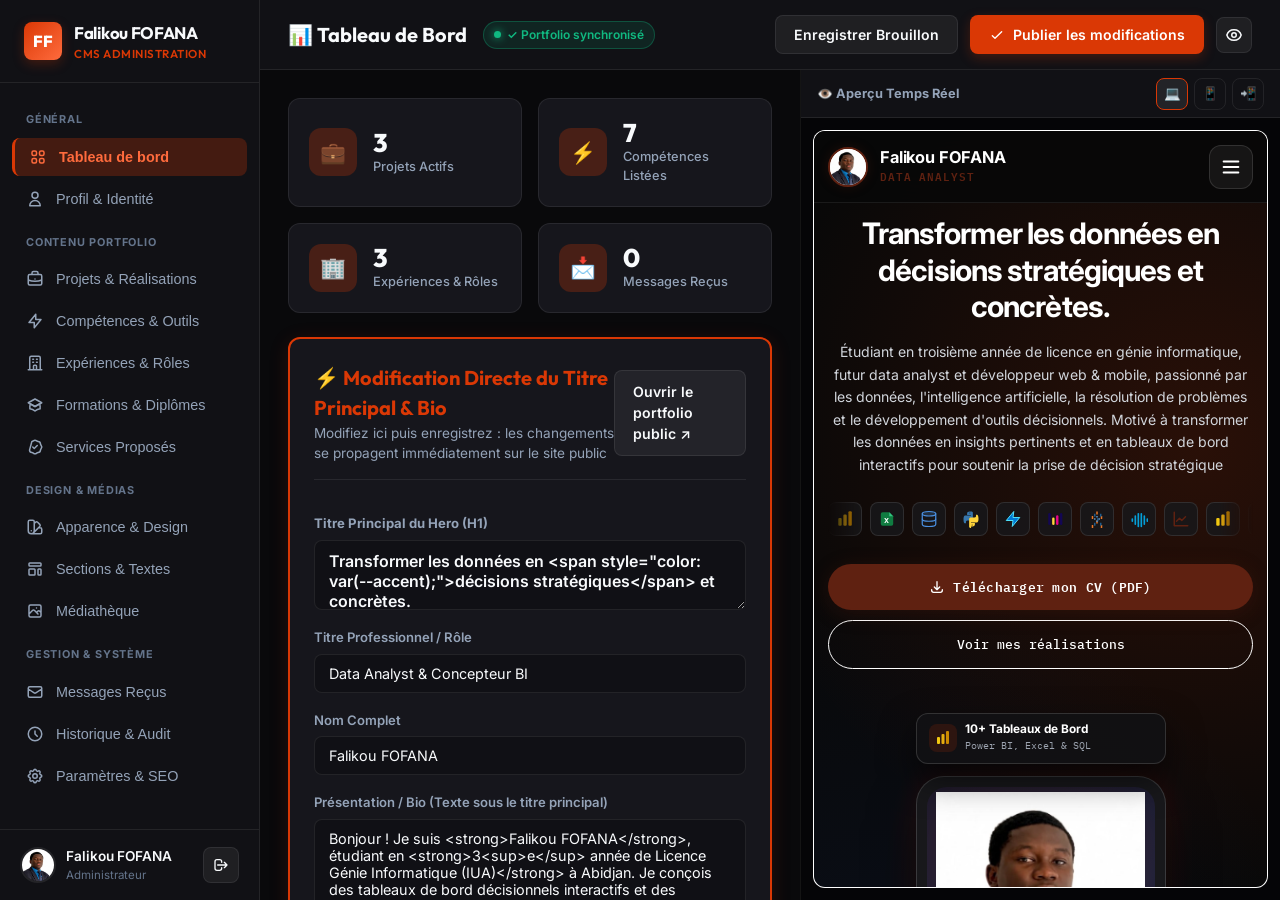
==== commit ee552f84: "feat(pwa): add standalone mobile web app capabilities for iOS and Android" ====
--- a/admin/index.html
+++ b/admin/index.html
@@ -2,8 +2,16 @@
 <html lang="fr">
 <head>
   <meta charset="UTF-8">
-  <meta name="viewport" content="width=device-width, initial-scale=1.0">
+  <meta name="viewport" content="width=device-width, initial-scale=1.0, maximum-scale=1.0, user-scalable=no">
   <title>Administration Privée — Falikou FOFANA Portfolio CMS</title>
+  
+  <!-- Mobile & PWA App Mode -->
+  <meta name="theme-color" content="#09090b">
+  <meta name="mobile-web-app-capable" content="yes">
+  <meta name="apple-mobile-web-app-capable" content="yes">
+  <meta name="apple-mobile-web-app-status-bar-style" content="black-translucent">
+  <meta name="apple-mobile-web-app-title" content="Falikou CMS">
+  <link rel="apple-touch-icon" href="../assets/images/falikou_photo.png">
   <link rel="icon" href="../assets/images/falikou_photo.png" type="image/png">
   <link rel="stylesheet" href="css/admin.css">
   <link rel="stylesheet" href="./css/admin.css">
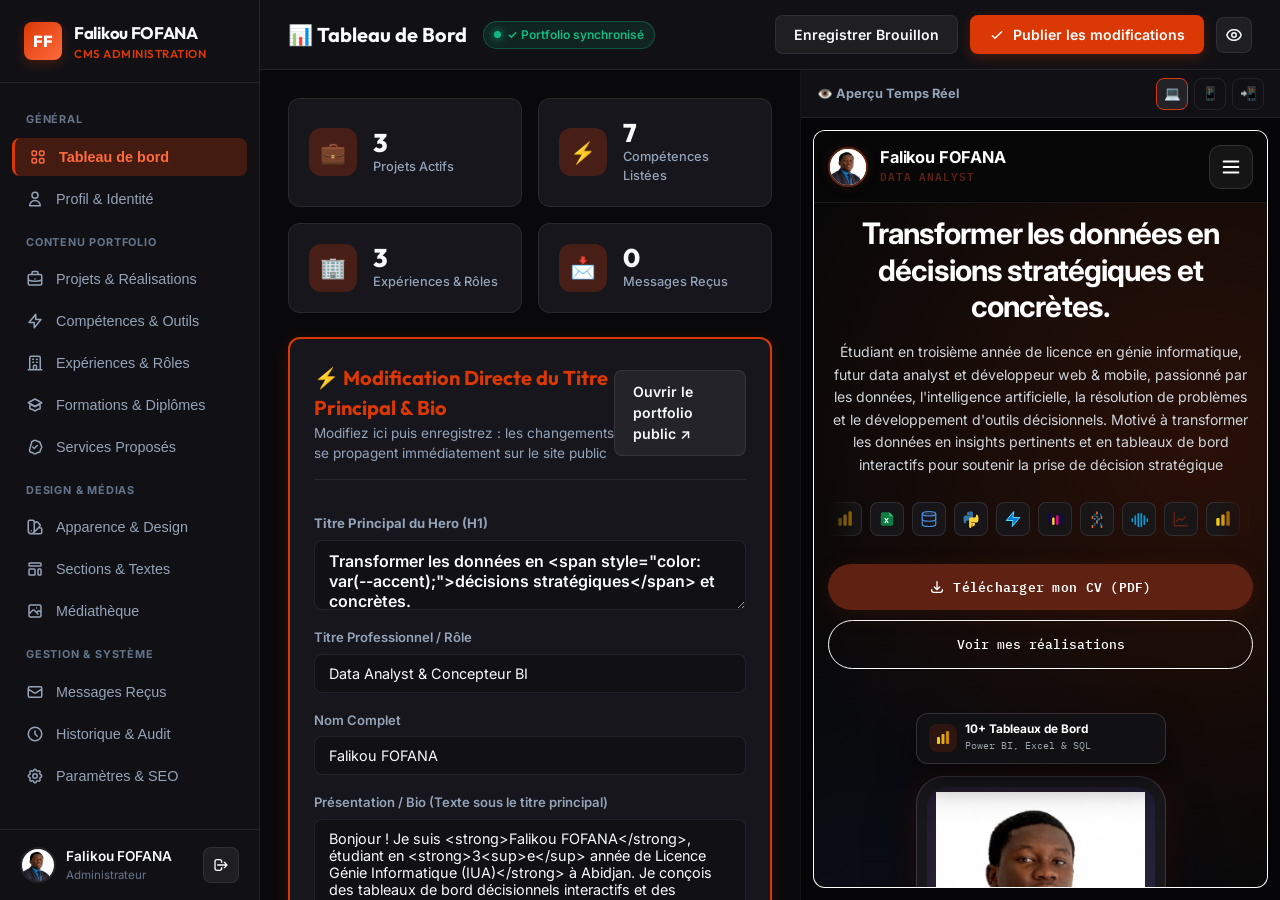
==== commit 972681d2: "fix(vercel): resolve admin routing, login redirection, and universal script resolution on Vercel" ====
--- a/admin/index.html
+++ b/admin/index.html
@@ -536,7 +536,30 @@
       </div>
     </main>
 
-  <script src="./js/admin-auth.js"></script>
-  <script src="./js/admin-app.js"></script>
+  <script>
+    // Universal script loader for Vercel (/admin) and XAMPP (/portfolio/admin/)
+    (function() {
+      const isLocalXampp = window.location.pathname.includes('/portfolio/');
+      const basePath = isLocalXampp ? './js/' : '/admin/js/';
+      
+      const s1 = document.createElement('script');
+      s1.src = basePath + 'admin-auth.js';
+      s1.onerror = function() {
+        const fallback = document.createElement('script');
+        fallback.src = './js/admin-auth.js';
+        document.body.appendChild(fallback);
+      };
+      document.body.appendChild(s1);
+
+      const s2 = document.createElement('script');
+      s2.src = basePath + 'admin-app.js';
+      s2.onerror = function() {
+        const fallback = document.createElement('script');
+        fallback.src = './js/admin-app.js';
+        document.body.appendChild(fallback);
+      };
+      document.body.appendChild(s2);
+    })();
+  </script>
 </body>
 </html>
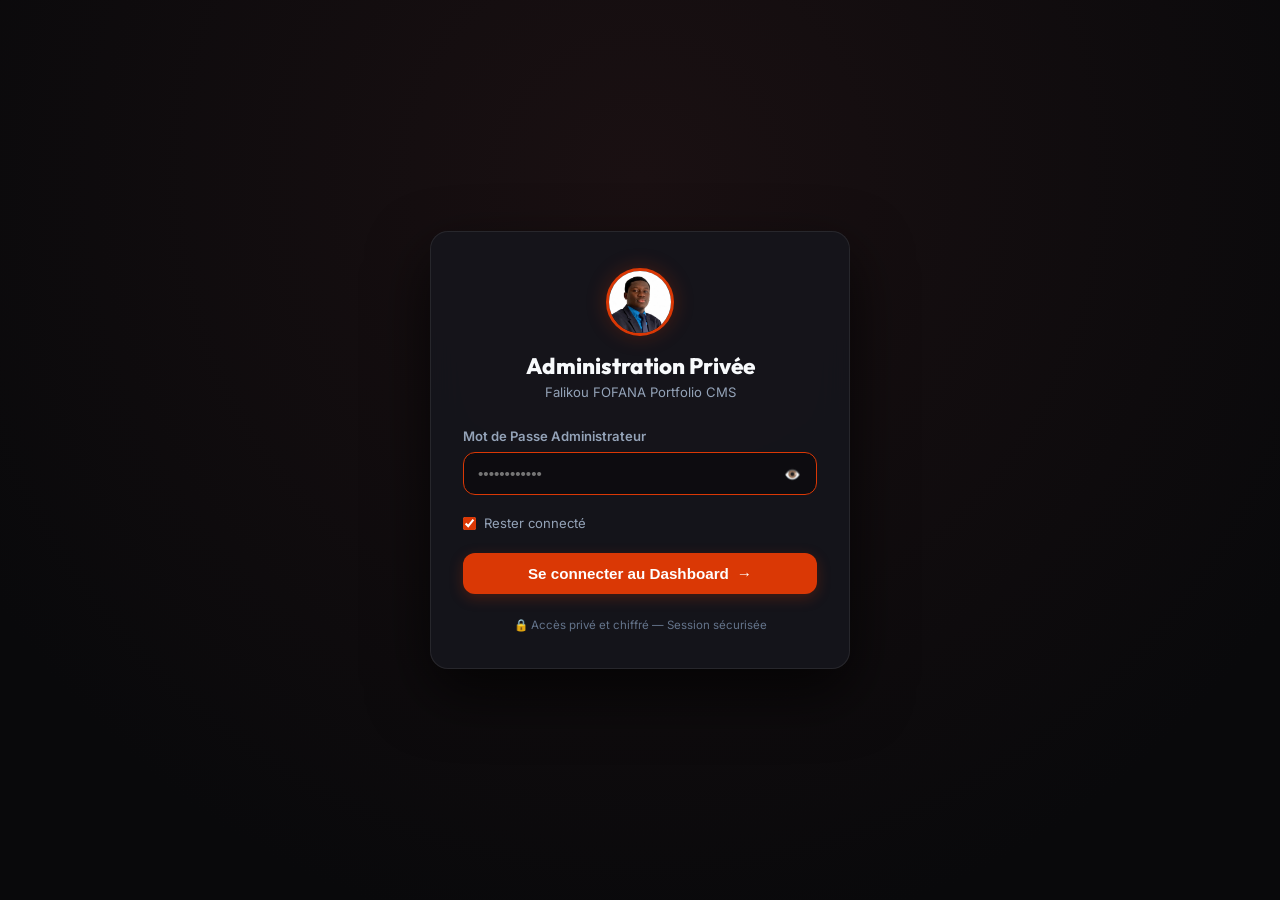
==== commit 91ef7c68: "feat(security): implement OWASP Top 10 hardening (anti-bruteforce lockout, PBKDF2-SHA512 hashing, re" ====
--- a/admin/index.html
+++ b/admin/index.html
@@ -11,8 +11,16 @@
   <meta name="apple-mobile-web-app-capable" content="yes">
   <meta name="apple-mobile-web-app-status-bar-style" content="black-translucent">
   <meta name="apple-mobile-web-app-title" content="Falikou CMS">
-  <link rel="apple-touch-icon" href="../assets/images/falikou_photo.png">
-  <link rel="icon" href="../assets/images/falikou_photo.png" type="image/png">
+  <script>
+    // OWASP Access Control: Immediate 0ms synchronous security gate
+    (function() {
+      const t = localStorage.getItem('falikou_admin_token') || sessionStorage.getItem('falikou_admin_token');
+      if (!t || !t.includes('.')) {
+        const loginUrl = window.location.pathname.includes('/portfolio/') ? 'login.html' : '/admin/login.html';
+        window.location.replace(loginUrl);
+      }
+    })();
+  </script>
   <link rel="stylesheet" href="css/admin.css">
   <link rel="stylesheet" href="./css/admin.css">
   <style>
@@ -454,7 +462,8 @@
         <div class="nav-section-title">Gestion & Système</div>
         <button class="nav-item" data-tab="messages">
           <svg fill="none" viewBox="0 0 24 24" stroke="currentColor"><path stroke-linecap="round" stroke-linejoin="round" d="M3 8l7.89 5.26a2 2 0 002.22 0L21 8M5 19h14a2 2 0 002-2V7a2 2 0 00-2-2H5a2 2 0 00-2 2v10a2 2 0 002 2z"/></svg>
-          <span>Messages Reçus</span>
+          <span style="flex-grow: 1; text-align: left;">Messages Reçus</span>
+          <span id="navMessagesBadge" style="display:none; background: var(--admin-accent); color: white; font-size: 0.72rem; font-weight: 700; padding: 2px 8px; border-radius: 12px;">0</span>
         </button>
         <button class="nav-item" data-tab="history">
           <svg fill="none" viewBox="0 0 24 24" stroke="currentColor"><path stroke-linecap="round" stroke-linejoin="round" d="M12 8v4l3 3m6-3a9 9 0 11-18 0 9 9 0 0118 0z"/></svg>
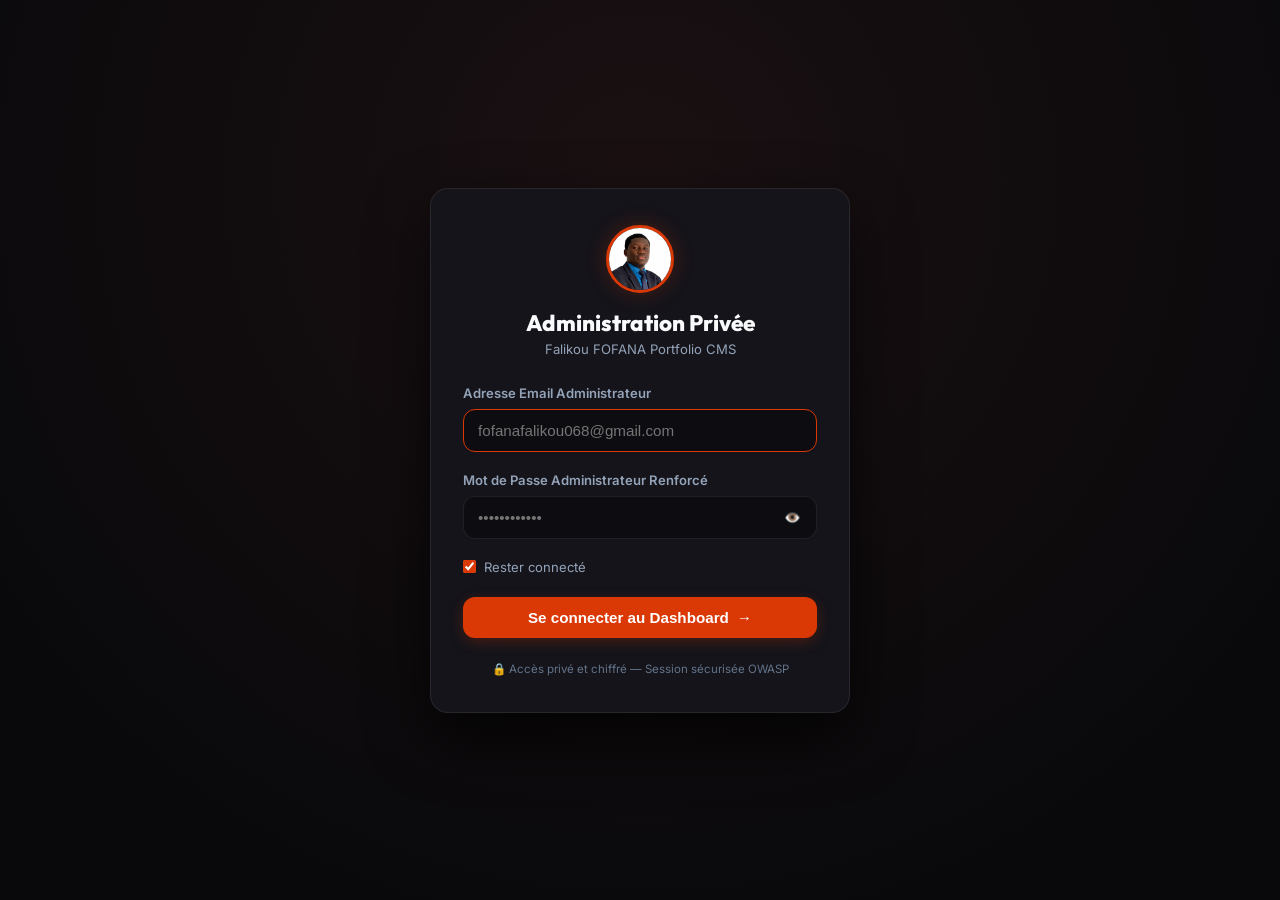
==== commit 942e72a5: "feat(auth): add header and sidebar logout buttons with session purge and seamless re-login" ====
--- a/admin/index.html
+++ b/admin/index.html
@@ -511,6 +511,10 @@
             <svg width="16" height="16" fill="none" viewBox="0 0 24 24" stroke="currentColor" stroke-width="2"><path stroke-linecap="round" stroke-linejoin="round" d="M5 13l4 4L19 7"/></svg>
             <span>Publier les modifications</span>
           </button>
+          <button class="btn btn-secondary" id="headerLogoutBtn" style="border: 1px solid rgba(239, 68, 68, 0.35); color: #ef4444;" title="Se déconnecter de la session administrateur">
+            <svg width="16" height="16" fill="none" viewBox="0 0 24 24" stroke="currentColor"><path stroke-linecap="round" stroke-linejoin="round" stroke-width="2" d="M17 16l4-4m0 0l-4-4m4 4H7m6 4v1a3 3 0 01-3 3H6a3 3 0 01-3-3V7a3 3 0 013-3h4a3 3 0 013 3v1"/></svg>
+            <span>Déconnexion</span>
+          </button>
           <button class="btn btn-secondary btn-icon" id="togglePreviewBtn" title="Afficher/Masquer l'Aperçu en Direct">
             <svg width="18" height="18" fill="none" viewBox="0 0 24 24" stroke="currentColor" stroke-width="2"><path stroke-linecap="round" stroke-linejoin="round" d="M15 12a3 3 0 11-6 0 3 3 0 016 0z"/><path stroke-linecap="round" stroke-linejoin="round" d="M2.458 12C3.732 7.943 7.523 5 12 5c4.478 0 8.268 2.943 9.542 7-1.274 4.057-5.064 7-9.542 7-4.477 0-8.268-2.943-9.542-7z"/></svg>
           </button>
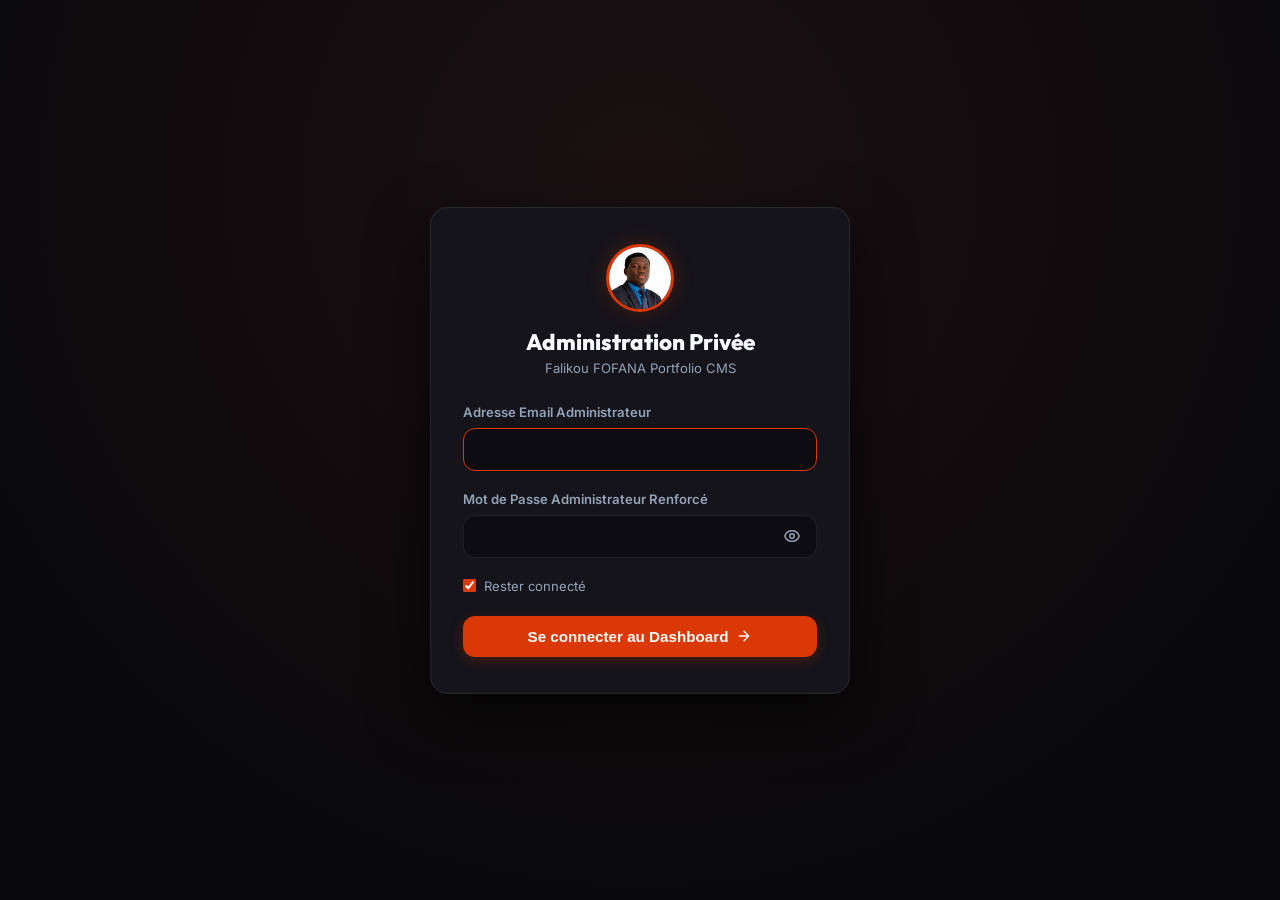
==== commit 5c383b64: "feat: Remplacement integral des emojis par des icones vectorielles SVG professionnelles" ====
--- a/admin/index.html
+++ b/admin/index.html
@@ -426,22 +426,18 @@
         <div class="nav-section-title">Contenu Portfolio</div>
         <button class="nav-item" data-tab="projects">
           <svg fill="none" viewBox="0 0 24 24" stroke="currentColor"><path stroke-linecap="round" stroke-linejoin="round" d="M21 13.255A23.931 23.931 0 0112 15c-3.183 0-6.22-.62-9-1.745M16 6V4a2 2 0 00-2-2h-4a2 2 0 00-2 2v2m4 6h.01M5 20h14a2 2 0 002-2V8a2 2 0 00-2-2H5a2 2 0 00-2 2v10a2 2 0 002 2z"/></svg>
-          <span>Projets & Réalisations</span>
+          <span>Projets & Expériences</span>
         </button>
         <button class="nav-item" data-tab="skills">
           <svg fill="none" viewBox="0 0 24 24" stroke="currentColor"><path stroke-linecap="round" stroke-linejoin="round" d="M13 10V3L4 14h7v7l9-11h-7z"/></svg>
-          <span>Compétences & Outils</span>
-        </button>
-        <button class="nav-item" data-tab="experience">
-          <svg fill="none" viewBox="0 0 24 24" stroke="currentColor"><path stroke-linecap="round" stroke-linejoin="round" d="M19 21V5a2 2 0 00-2-2H7a2 2 0 00-2 2v16m14 0h2m-2 0h-5m-9 0H3m2 0h5M9 7h1m-1 4h1m4-4h1m-1 4h1m-5 10v-5a1 1 0 011-1h2a1 1 0 011 1v5m-4 0h4"/></svg>
-          <span>Expériences & Rôles</span>
+          <span>Compétences</span>
         </button>
         <button class="nav-item" data-tab="education">
           <svg fill="none" viewBox="0 0 24 24" stroke="currentColor"><path stroke-linecap="round" stroke-linejoin="round" d="M12 14l9-5-9-5-9 5 9 5z"/><path stroke-linecap="round" stroke-linejoin="round" d="M12 14l6.16-3.422a12.083 12.083 0 01.665 6.479A11.952 11.952 0 0012 20.055a11.952 11.952 0 00-6.824-2.998 12.078 12.078 0 01.665-6.479L12 14z"/></svg>
-          <span>Formations & Diplômes</span>
+          <span>Formation</span>
         </button>
         <button class="nav-item" data-tab="services">
-          <svg fill="none" viewBox="0 0 24 24" stroke="currentColor"><path stroke-linecap="round" stroke-linejoin="round" d="M9 12l2 2 4-4M7.835 4.697a3.42 3.42 0 001.946-.806 3.42 3.42 0 014.438 0 3.42 3.42 0 001.946.806 3.42 3.42 0 013.138 3.138 3.42 3.42 0 00.806 1.946 3.42 3.42 0 010 4.438 3.42 3.42 0 00-.806 1.946 3.42 3.42 0 01-3.138 3.138 3.42 3.42 0 00-1.946.806 3.42 3.42 0 01-4.438 0 3.42 3.42 0 00-1.946-.806 3.42 3.42 0 01-3.138-3.138z"/></svg>
+          <svg fill="none" viewBox="0 0 24 24" stroke="currentColor"><path stroke-linecap="round" stroke-linejoin="round" d="M21 13.255A23.931 23.931 0 0112 15c-3.183 0-6.22-.62-9-1.745M16 6V4a2 2 0 00-2-2h-4a2 2 0 00-2 2v2m4 6h.01M5 20h14a2 2 0 002-2V8a2 2 0 00-2-2H5a2 2 0 00-2 2v10a2 2 0 002 2z"/></svg>
           <span>Services Proposés</span>
         </button>
 
@@ -498,7 +494,7 @@
           <button class="mobile-sidebar-toggle" id="mobileSidebarToggle">
             <svg width="22" height="22" fill="none" viewBox="0 0 24 24" stroke="currentColor"><path stroke-linecap="round" stroke-linejoin="round" stroke-width="2" d="M4 6h16M4 12h16M4 18h16"/></svg>
           </button>
-          <h1 class="page-title" id="pageTitle">📊 Tableau de Bord</h1>
+          <h1 class="page-title" id="pageTitle">Tableau de Bord</h1>
           <div id="syncStatusPill" class="sync-status-pill">
             <span class="status-dot"></span>
             <span>Portfolio synchronisé</span>
@@ -532,13 +528,20 @@
         <!-- LIVE PREVIEW IFRAME PANE -->
         <aside class="admin-preview-pane">
           <div class="preview-toolbar">
-            <div style="font-size: 0.8rem; font-weight: 700; color: var(--admin-text-muted);">
-              👁️ Aperçu Temps Réel
+            <div style="font-size: 0.8rem; font-weight: 700; color: var(--admin-text-muted); display: flex; align-items: center; gap: 6px;">
+              <svg width="16" height="16" fill="none" viewBox="0 0 24 24" stroke="currentColor" stroke-width="2"><path stroke-linecap="round" stroke-linejoin="round" d="M15 12a3 3 0 11-6 0 3 3 0 016 0z"/><path stroke-linecap="round" stroke-linejoin="round" d="M2.458 12C3.732 7.943 7.523 5 12 5c4.478 0 8.268 2.943 9.542 7-1.274 4.057-5.064 7-9.542 7-4.477 0-8.268-2.943-9.542-7z"/></svg>
+              <span>Aperçu Temps Réel</span>
             </div>
             <div class="preview-devices">
-              <button class="preview-btn active" data-device="desktop" title="Vue Bureau">💻</button>
-              <button class="preview-btn" data-device="tablet" title="Vue Tablette">📱</button>
-              <button class="preview-btn" data-device="mobile" title="Vue Mobile">📲</button>
+              <button class="preview-btn active" data-device="desktop" title="Vue Bureau">
+                <svg width="15" height="15" fill="none" viewBox="0 0 24 24" stroke="currentColor" stroke-width="2"><rect x="2" y="3" width="20" height="14" rx="2"/><line x1="8" y1="21" x2="16" y2="21"/><line x1="12" y1="17" x2="12" y2="21"/></svg>
+              </button>
+              <button class="preview-btn" data-device="tablet" title="Vue Tablette">
+                <svg width="15" height="15" fill="none" viewBox="0 0 24 24" stroke="currentColor" stroke-width="2"><rect x="4" y="2" width="16" height="20" rx="2"/><line x1="12" y1="18" x2="12.01" y2="18"/></svg>
+              </button>
+              <button class="preview-btn" data-device="mobile" title="Vue Mobile">
+                <svg width="15" height="15" fill="none" viewBox="0 0 24 24" stroke="currentColor" stroke-width="2"><rect x="5" y="2" width="14" height="20" rx="2"/><line x1="12" y1="18" x2="12.01" y2="18"/></svg>
+              </button>
             </div>
           </div>
           <div class="preview-iframe-wrapper">
@@ -554,7 +557,17 @@
     (function() {
       const isLocalXampp = window.location.pathname.includes('/portfolio/');
       const basePath = isLocalXampp ? './js/' : '/admin/js/';
+      const rootJsPath = isLocalXampp ? '../js/' : '/js/';
       
+      const s0 = document.createElement('script');
+      s0.src = rootJsPath + 'icons.js';
+      s0.onerror = function() {
+        const fallback = document.createElement('script');
+        fallback.src = '../js/icons.js';
+        document.body.appendChild(fallback);
+      };
+      document.body.appendChild(s0);
+
       const s1 = document.createElement('script');
       s1.src = basePath + 'admin-auth.js';
       s1.onerror = function() {
